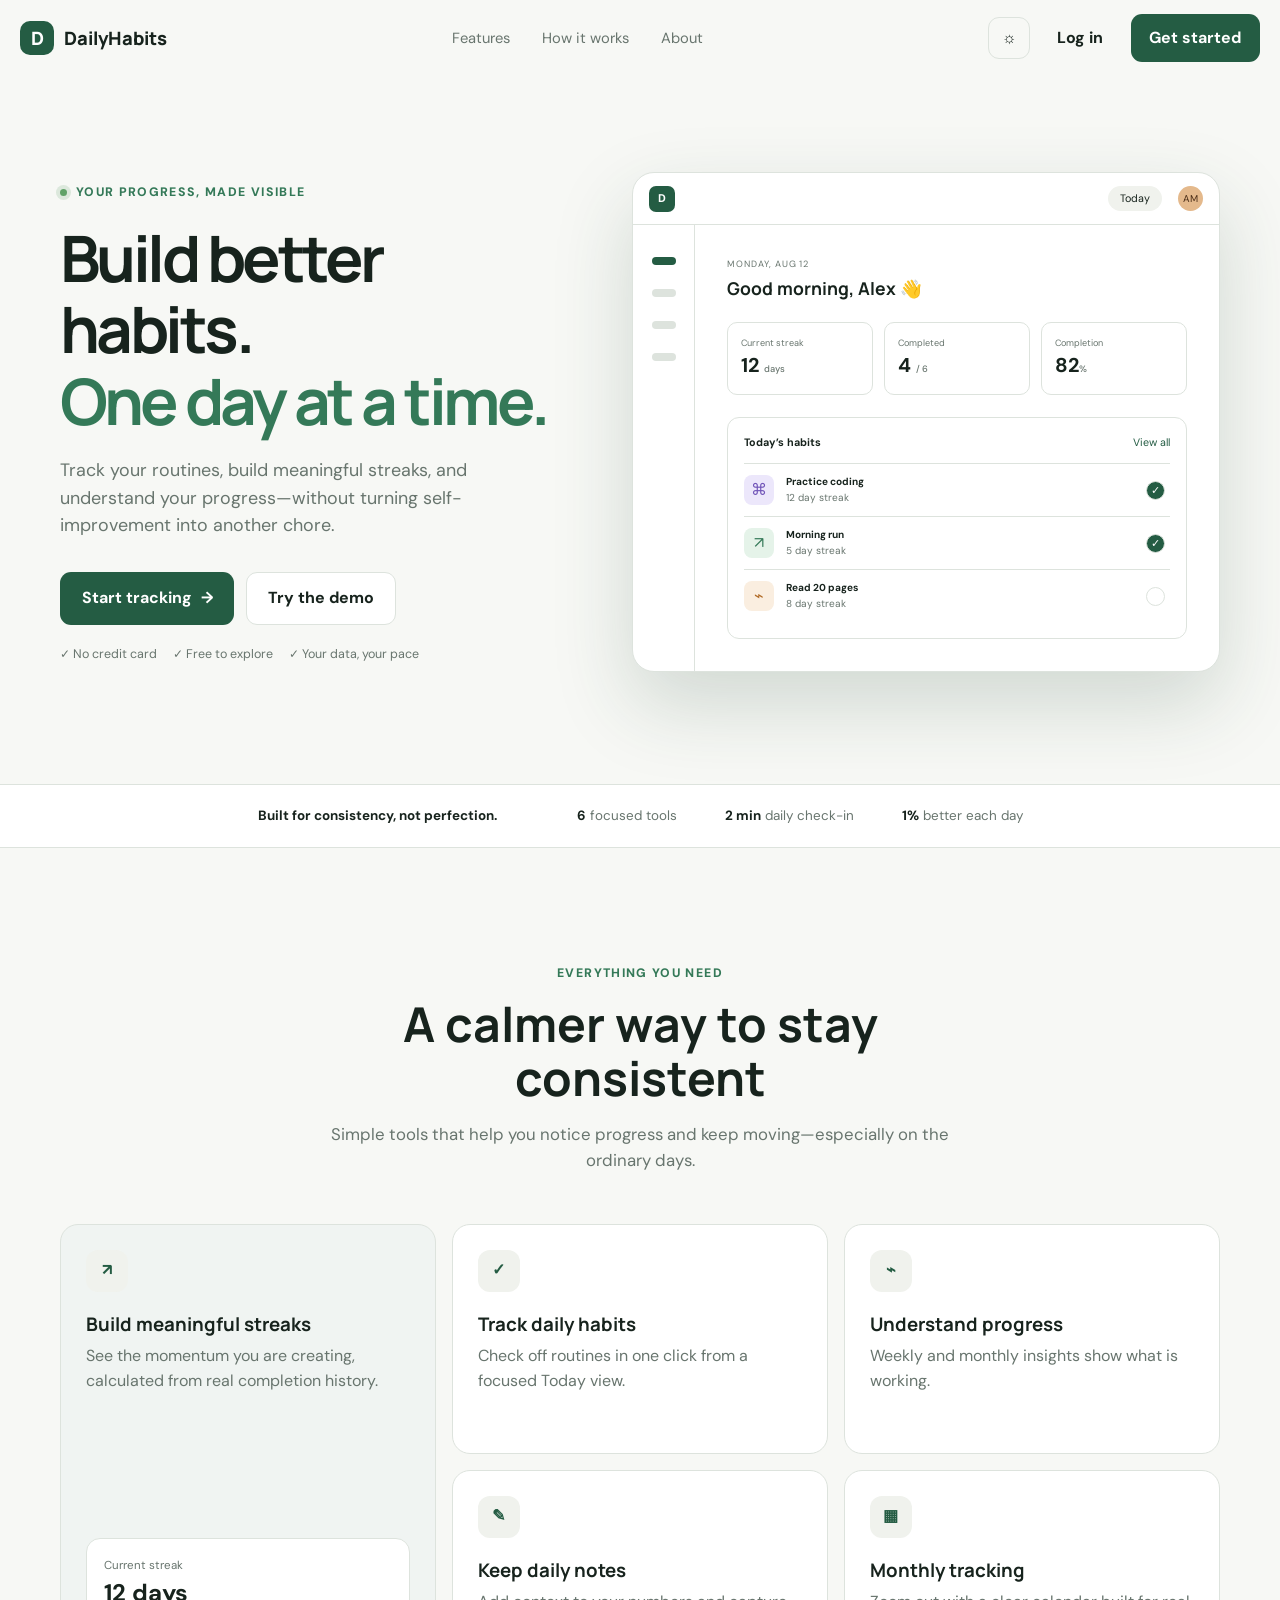
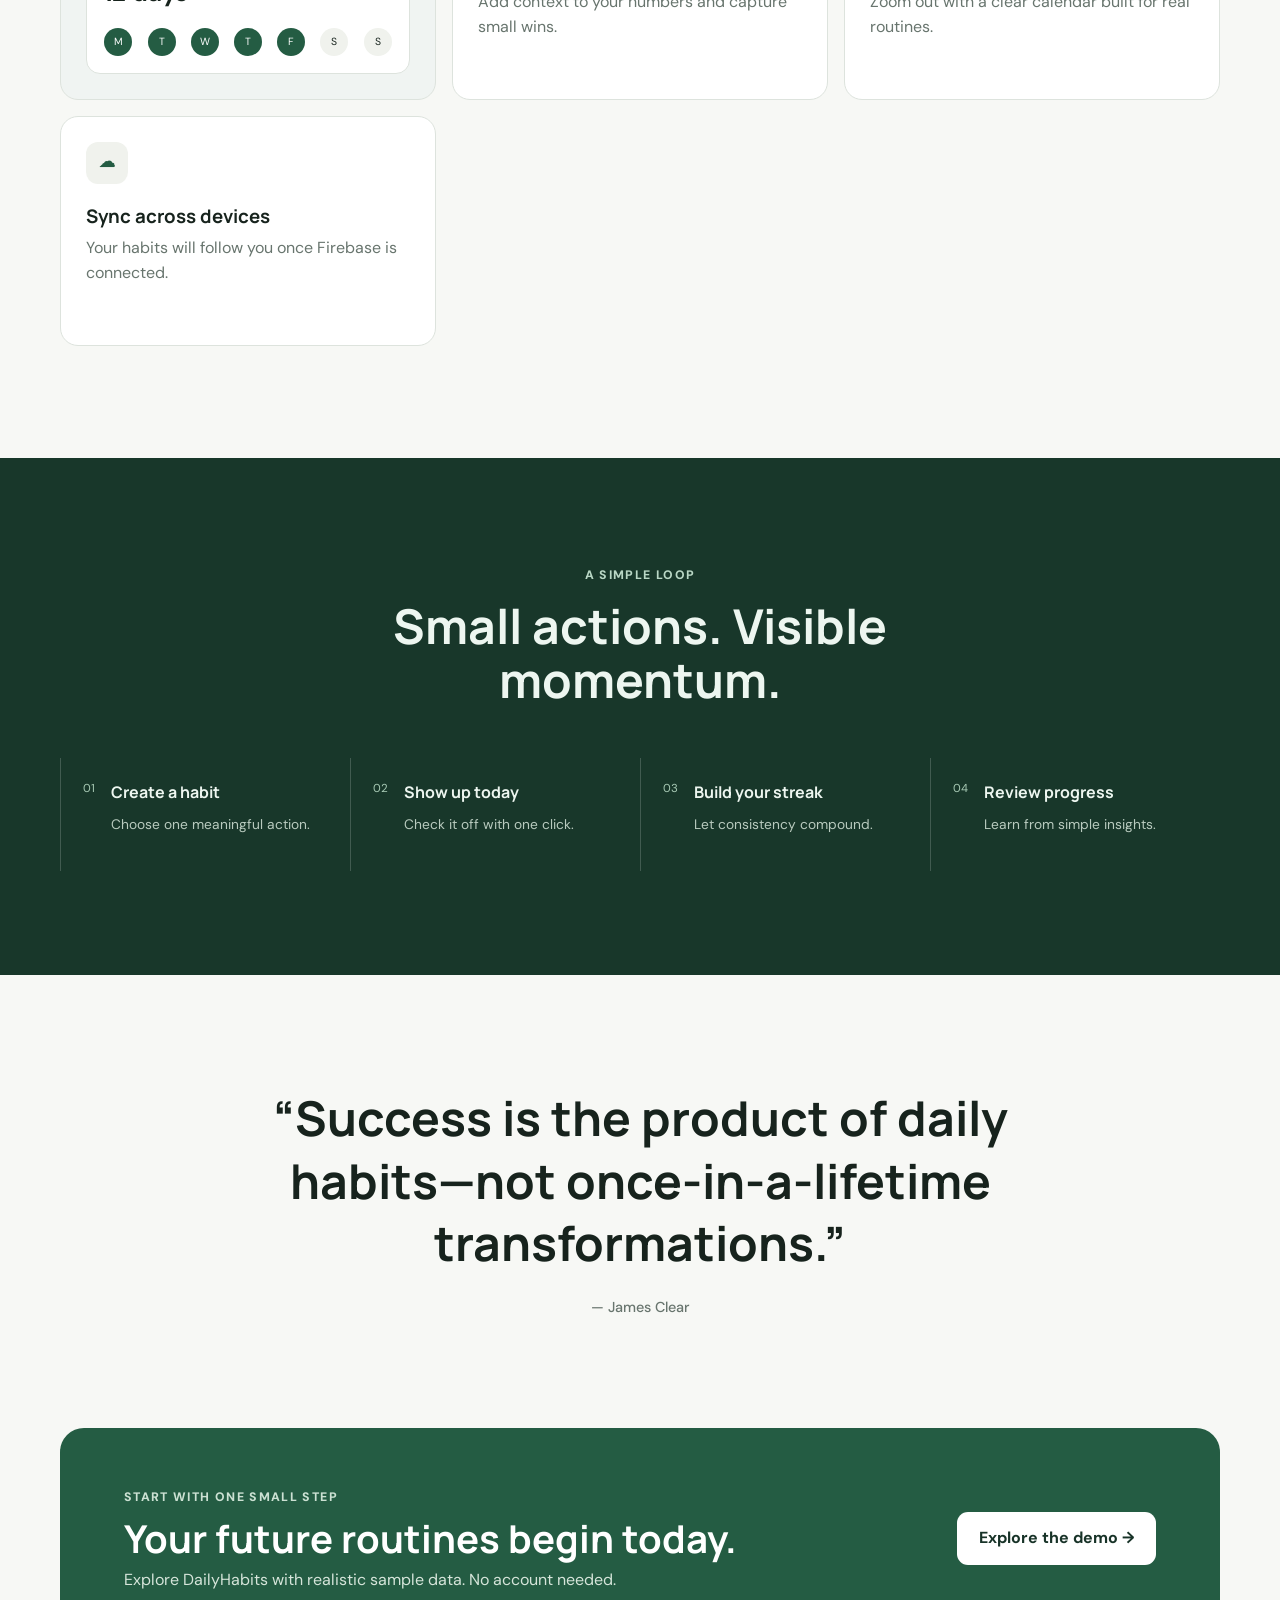
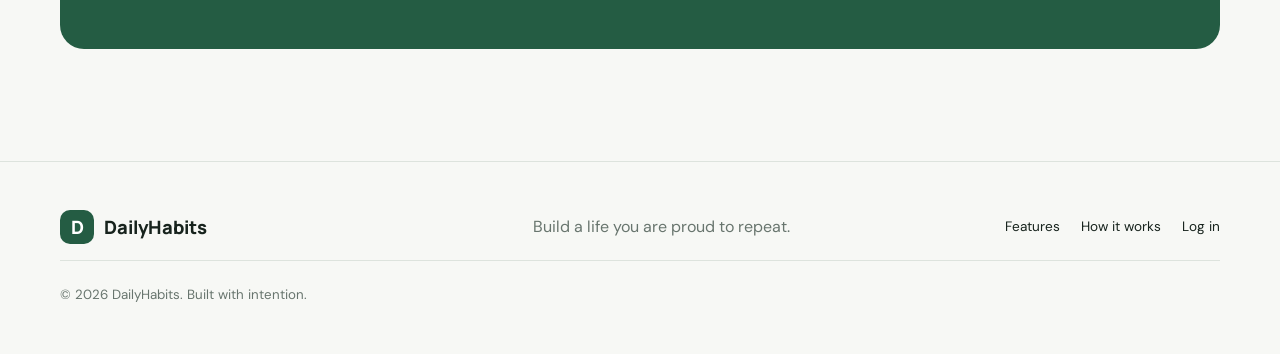
==== public/index.html @ ac96c3f5 "Update" ====
﻿<!doctype html>
<html lang="en">
<head>
  <meta charset="UTF-8"><meta name="viewport" content="width=device-width, initial-scale=1.0">
  <meta name="description" content="DailyHabits helps you build streaks, track routines, and understand your progress.">
  <title>DailyHabits — Small steps, lasting change</title>
  <link rel="preconnect" href="https://fonts.googleapis.com"><link rel="preconnect" href="https://fonts.gstatic.com" crossorigin>
  <link href="https://fonts.googleapis.com/css2?family=DM+Sans:wght@400;500;600;700&family=Manrope:wght@600;700;800&display=swap" rel="stylesheet">
  <link rel="stylesheet" href="css/global.css"><link rel="stylesheet" href="css/landing.css"><link rel="stylesheet" href="css/responsive.css">
</head>
<body>
<a class="skip-link" href="#main">Skip to content</a>
<header class="site-header" id="top">
  <a class="brand" href="index.html" aria-label="DailyHabits home"><span class="brand-mark">D</span><span>DailyHabits</span></a>
  <nav class="desktop-nav" aria-label="Main navigation"><a href="#features">Features</a><a href="#how">How it works</a><a href="#about">About</a></nav>
  <div class="header-actions"><button class="icon-button theme-toggle" type="button" aria-label="Change theme">☼</button><a class="button button-ghost hide-mobile" href="auth.html">Log in</a><a class="button button-primary" href="auth.html#signup">Get started</a></div>
</header>
<main id="main">
  <section class="hero section-shell">
    <div class="hero-copy reveal"><span class="eyebrow"><i class="status-dot"></i>Your progress, made visible</span><h1>Build better habits.<br><span>One day at a time.</span></h1><p>Track your routines, build meaningful streaks, and understand your progress—without turning self-improvement into another chore.</p><div class="hero-actions"><a class="button button-primary button-large" href="auth.html#signup">Start tracking <span>→</span></a><a class="button button-secondary button-large" href="dashboard.html?demo=true">Try the demo</a></div><div class="hero-proof"><span>✓ No credit card</span><span>✓ Free to explore</span><span>✓ Your data, your pace</span></div></div>
    <div class="dashboard-preview reveal" aria-label="Dashboard preview">
      <div class="preview-top"><span class="preview-logo">D</span><span class="preview-pill">Today</span><span class="preview-avatar">AM</span></div>
      <div class="preview-body"><aside class="preview-sidebar"><i></i><i></i><i></i><i></i></aside><div class="preview-content"><div class="preview-greeting"><small>MONDAY, AUG 12</small><strong>Good morning, Alex 👋</strong></div><div class="preview-stats"><div><small>Current streak</small><b>12 <em>days</em></b></div><div><small>Completed</small><b>4 <em>/ 6</em></b></div><div><small>Completion</small><b>82<em>%</em></b></div></div><div class="preview-panel"><div class="preview-panel-head"><b>Today’s habits</b><span>View all</span></div><div class="preview-habit"><span class="habit-icon purple">⌘</span><div><b>Practice coding</b><small>12 day streak</small></div><span class="preview-check checked">✓</span></div><div class="preview-habit"><span class="habit-icon green">↗</span><div><b>Morning run</b><small>5 day streak</small></div><span class="preview-check checked">✓</span></div><div class="preview-habit"><span class="habit-icon orange">⌁</span><div><b>Read 20 pages</b><small>8 day streak</small></div><span class="preview-check"></span></div></div></div></div>
    </div>
  </section>
  <section class="trust-strip"><p>Built for consistency, not perfection.</p><div><span><b>6</b> focused tools</span><span><b>2 min</b> daily check-in</span><span><b>1%</b> better each day</span></div></section>
  <section class="section-shell section-block" id="features"><div class="section-heading"><span class="eyebrow">Everything you need</span><h2>A calmer way to stay consistent</h2><p>Simple tools that help you notice progress and keep moving—especially on the ordinary days.</p></div><div class="feature-grid">
    <article class="feature-card featured"><span class="feature-icon">↗</span><h3>Build meaningful streaks</h3><p>See the momentum you are creating, calculated from real completion history.</p><div class="mini-streak"><span>Current streak</span><b>12 days</b><div class="mini-days"><i class="done">M</i><i class="done">T</i><i class="done">W</i><i class="done">T</i><i class="done">F</i><i>S</i><i>S</i></div></div></article>
    <article class="feature-card"><span class="feature-icon">✓</span><h3>Track daily habits</h3><p>Check off routines in one click from a focused Today view.</p></article><article class="feature-card"><span class="feature-icon">⌁</span><h3>Understand progress</h3><p>Weekly and monthly insights show what is working.</p></article><article class="feature-card"><span class="feature-icon">✎</span><h3>Keep daily notes</h3><p>Add context to your numbers and capture small wins.</p></article><article class="feature-card"><span class="feature-icon">▦</span><h3>Monthly tracking</h3><p>Zoom out with a clear calendar built for real routines.</p></article><article class="feature-card"><span class="feature-icon">☁</span><h3>Sync across devices</h3><p>Your habits will follow you once Firebase is connected.</p></article>
  </div></section>
  <section class="how-section" id="how"><div class="section-shell"><div class="section-heading light"><span class="eyebrow">A simple loop</span><h2>Small actions. Visible momentum.</h2></div><ol class="steps"><li><span>01</span><div><b>Create a habit</b><p>Choose one meaningful action.</p></div></li><li><span>02</span><div><b>Show up today</b><p>Check it off with one click.</p></div></li><li><span>03</span><div><b>Build your streak</b><p>Let consistency compound.</p></div></li><li><span>04</span><div><b>Review progress</b><p>Learn from simple insights.</p></div></li></ol></div></section>
  <section class="section-shell quote-section" id="about"><blockquote>“Success is the product of daily habits—not once-in-a-lifetime transformations.”<cite>— James Clear</cite></blockquote></section>
  <section class="section-shell final-cta"><div><span class="eyebrow">Start with one small step</span><h2>Your future routines begin today.</h2><p>Explore DailyHabits with realistic sample data. No account needed.</p></div><a class="button button-light button-large" href="dashboard.html?demo=true">Explore the demo →</a></section>
</main>
<footer class="footer"><div class="section-shell footer-inner"><a class="brand" href="#top"><span class="brand-mark">D</span><span>DailyHabits</span></a><p>Build a life you are proud to repeat.</p><div><a href="#features">Features</a><a href="#how">How it works</a><a href="auth.html">Log in</a></div><small>© 2026 DailyHabits. Built with intention.</small></div></footer>
<script type="module" src="js/landing.js"></script>
</body></html>
---- public/css/global.css ----
﻿:root{--bg:#f7f8f5;--surface:#fff;--surface-2:#f0f2ed;--ink:#17231d;--muted:#68756e;--line:#dde3dd;--primary:#245c43;--primary-2:#347958;--accent:#ddeb9d;--danger:#b83b3b;--warning:#b7791f;--shadow:0 18px 50px rgba(20,44,32,.1);--radius:18px;--font-body:"DM Sans",sans-serif;--font-head:"Manrope",sans-serif}html[data-theme=dark]{--bg:#101713;--surface:#17211b;--surface-2:#202d25;--ink:#f2f6f2;--muted:#a6b3aa;--line:#2d3c32;--primary:#78b895;--primary-2:#93caaa;--accent:#40572b;--shadow:0 18px 50px rgba(0,0,0,.25)}*{box-sizing:border-box}html{scroll-behavior:smooth}body{margin:0;background:var(--bg);color:var(--ink);font-family:var(--font-body);line-height:1.55}body.modal-open{overflow:hidden}button,input,textarea,select{font:inherit}button,a{transition:background .2s,color .2s,border-color .2s,transform .2s}a{color:inherit;text-decoration:none}img{max-width:100%}h1,h2,h3,p{margin-top:0}h1,h2,h3{font-family:var(--font-head);line-height:1.12}button:focus-visible,a:focus-visible,input:focus-visible,textarea:focus-visible,select:focus-visible{outline:3px solid color-mix(in srgb,var(--primary) 40%,transparent);outline-offset:2px}.skip-link{position:fixed;z-index:9999;left:1rem;top:-5rem;background:var(--ink);color:var(--surface);padding:.7rem 1rem;border-radius:8px}.skip-link:focus{top:1rem}.section-shell{width:min(1160px,calc(100% - 40px));margin-inline:auto}.brand{display:inline-flex;align-items:center;gap:.65rem;font-family:var(--font-head);font-weight:800;font-size:1.15rem}.brand-mark,.preview-logo{display:grid;place-items:center;width:34px;height:34px;border-radius:10px;background:var(--primary);color:var(--surface);font-weight:800}.button{display:inline-flex;align-items:center;justify-content:center;gap:.55rem;min-height:44px;padding:.65rem 1.1rem;border:1px solid transparent;border-radius:11px;font-weight:700;cursor:pointer}.button:hover{transform:translateY(-1px)}.button-primary{background:var(--primary);color:#fff}.button-primary:hover{background:var(--primary-2)}.button-secondary{background:var(--surface);border-color:var(--line);color:var(--ink)}.button-secondary:hover,.button-ghost:hover{background:var(--surface-2)}.button-ghost{background:transparent}.button-light{background:#fff;color:#183328}.button-large{min-height:51px;padding:.8rem 1.3rem}.icon-button{display:grid;place-items:center;width:42px;height:42px;background:transparent;color:var(--ink);border:1px solid var(--line);border-radius:11px;cursor:pointer}.eyebrow{display:inline-flex;align-items:center;gap:.55rem;color:var(--primary-2);font-size:.77rem;font-weight:800;letter-spacing:.11em;text-transform:uppercase}.status-dot{display:inline-block;width:7px;height:7px;background:#60a268;border-radius:50%;box-shadow:0 0 0 4px color-mix(in srgb,#60a268 18%,transparent)}.site-header{height:76px;display:flex;align-items:center;justify-content:space-between;width:min(1240px,calc(100% - 40px));margin:auto}.desktop-nav{display:flex;gap:2rem;color:var(--muted);font-size:.92rem}.desktop-nav a:hover{color:var(--ink)}.header-actions{display:flex;align-items:center;gap:.55rem}.section-heading{max-width:630px;text-align:center;margin:0 auto 3.2rem}.section-heading h2{font-size:clamp(2rem,4vw,3rem);margin:.75rem 0 1rem}.section-heading p{color:var(--muted);font-size:1.05rem}.toast-region{position:fixed;z-index:5000;right:1.25rem;bottom:1.25rem;display:grid;gap:.65rem}.toast{display:flex;align-items:flex-start;gap:.75rem;width:min(360px,calc(100vw - 32px));background:var(--surface);border:1px solid var(--line);border-left:4px solid var(--primary);border-radius:12px;padding:.9rem 1rem;box-shadow:var(--shadow);animation:toast-in .25s ease}.toast.error{border-left-color:var(--danger)}.toast.warning{border-left-color:var(--warning)}.toast p{margin:0;font-size:.9rem}.toast b{display:block}.toast.fade{opacity:0;transform:translateY(8px)}@keyframes toast-in{from{opacity:0;transform:translateY(10px)}}.modal-backdrop{position:fixed;inset:0;z-index:2000;display:grid;place-items:center;padding:20px;background:rgba(7,18,12,.56);backdrop-filter:blur(4px)}.modal-backdrop[hidden]{display:none}.dialog{width:min(560px,100%);max-height:90vh;overflow:auto;background:var(--surface);border:1px solid var(--line);border-radius:20px;box-shadow:var(--shadow);animation:dialog-in .2s ease}.dialog-header{display:flex;justify-content:space-between;align-items:start;padding:1.4rem 1.5rem;border-bottom:1px solid var(--line)}.dialog-header h2{margin:0;font-size:1.25rem}.dialog-body{padding:1.4rem 1.5rem}.dialog-actions{display:flex;justify-content:flex-end;gap:.65rem;padding:1rem 1.5rem;border-top:1px solid var(--line)}@keyframes dialog-in{from{opacity:0;transform:scale(.97) translateY(8px)}}.field{display:grid;gap:.4rem;margin-bottom:1rem}.field label{font-weight:700;font-size:.88rem}.field input,.field textarea,.field select{width:100%;background:var(--surface);color:var(--ink);border:1px solid var(--line);border-radius:10px;padding:.72rem .8rem}.field textarea{min-height:120px;resize:vertical}.form-grid{display:grid;grid-template-columns:1fr 1fr;gap:0 1rem}.field-error{min-height:1em;color:var(--danger);font-size:.78rem}.empty-state{text-align:center;padding:3rem 1rem;color:var(--muted)}.empty-state .empty-icon{font-size:2rem}.empty-state h3{color:var(--ink);margin:.75rem 0 .4rem}.sr-only{position:absolute;width:1px;height:1px;padding:0;margin:-1px;overflow:hidden;clip:rect(0,0,0,0);white-space:nowrap;border:0}
---- public/css/landing.css ----
﻿.hero{min-height:680px;display:grid;grid-template-columns:.92fr 1.08fr;align-items:center;gap:4.5rem;padding:6rem 0 7rem}.hero-copy h1{font-size:clamp(3rem,5vw,5rem);letter-spacing:-.055em;margin:1.1rem 0 1.25rem}.hero-copy h1 span{color:var(--primary-2)}.hero-copy>p{max-width:600px;color:var(--muted);font-size:1.12rem}.hero-actions{display:flex;gap:.75rem;margin:2rem 0 1.3rem}.hero-proof{display:flex;gap:1rem;color:var(--muted);font-size:.78rem}.dashboard-preview{background:var(--surface);border:1px solid var(--line);border-radius:22px;box-shadow:0 32px 80px rgba(35,72,52,.18);overflow:hidden;transform:perspective(1200px) rotateY(-2deg) rotateX(1deg)}.preview-top{height:52px;display:flex;align-items:center;padding:0 1rem;border-bottom:1px solid var(--line)}.preview-logo{width:26px;height:26px;font-size:.7rem;border-radius:7px}.preview-pill{margin-left:auto;background:var(--surface-2);border-radius:20px;padding:.25rem .75rem;font-size:.67rem}.preview-avatar{margin-left:1rem;background:#e4b98c;color:#4a2d17;border-radius:50%;padding:.32rem;font-size:.62rem}.preview-body{display:grid;grid-template-columns:62px 1fr;min-height:430px}.preview-sidebar{border-right:1px solid var(--line);padding-top:2rem}.preview-sidebar i{display:block;width:24px;height:8px;border-radius:4px;background:var(--line);margin:0 auto 1.5rem}.preview-sidebar i:first-child{background:var(--primary)}.preview-content{padding:2rem}.preview-greeting{display:grid;gap:.3rem}.preview-greeting small{font-size:.57rem;letter-spacing:.1em;color:var(--muted)}.preview-greeting strong{font:700 1.1rem var(--font-head)}.preview-stats{display:grid;grid-template-columns:repeat(3,1fr);gap:.7rem;margin:1.4rem 0}.preview-stats div{padding:.8rem;border:1px solid var(--line);border-radius:10px}.preview-stats small{display:block;font-size:.57rem;color:var(--muted)}.preview-stats b{font-size:1.25rem}.preview-stats em{font:500 .58rem var(--font-body);color:var(--muted)}.preview-panel{border:1px solid var(--line);border-radius:12px;padding:1rem}.preview-panel-head{display:flex;justify-content:space-between;font-size:.67rem;margin-bottom:.75rem}.preview-panel-head span{color:var(--primary)}.preview-habit{display:grid;grid-template-columns:32px 1fr 24px;align-items:center;gap:.6rem;padding:.65rem 0;border-top:1px solid var(--line)}.preview-habit b,.preview-habit small{display:block;font-size:.63rem}.preview-habit small{color:var(--muted)}.habit-icon{display:grid;place-items:center;width:30px;height:30px;border-radius:8px}.habit-icon.purple{background:#ece7fb;color:#7054b8}.habit-icon.green{background:#e5f3e9;color:#347958}.habit-icon.orange{background:#faeee0;color:#b16b27}.preview-check{width:19px;height:19px;border:1px solid var(--line);border-radius:50%;text-align:center;font-size:.7rem}.preview-check.checked{background:var(--primary);color:#fff}.trust-strip{display:flex;justify-content:center;gap:5rem;align-items:center;padding:1.3rem 2rem;background:var(--surface);border-block:1px solid var(--line);color:var(--muted);font-size:.84rem}.trust-strip p{margin:0;font-weight:700;color:var(--ink)}.trust-strip div{display:flex;gap:3rem}.trust-strip b{color:var(--ink)}.section-block{padding-block:7rem}.feature-grid{display:grid;grid-template-columns:repeat(3,1fr);gap:1rem}.feature-card{min-height:230px;padding:1.55rem;background:var(--surface);border:1px solid var(--line);border-radius:var(--radius)}.feature-card:hover{transform:translateY(-3px);box-shadow:0 12px 35px rgba(20,44,32,.07)}.feature-card.featured{grid-row:span 2;min-height:475px;background:color-mix(in srgb,var(--primary) 7%,var(--surface));display:flex;flex-direction:column}.feature-icon{display:grid;place-items:center;width:42px;height:42px;border-radius:12px;background:var(--surface-2);color:var(--primary);font-weight:800}.feature-card h3{margin:1.4rem 0 .55rem}.feature-card p{color:var(--muted)}.mini-streak{margin-top:auto;background:var(--surface);border:1px solid var(--line);border-radius:14px;padding:1.1rem}.mini-streak>span,.mini-streak>b{display:block}.mini-streak>span{color:var(--muted);font-size:.72rem}.mini-streak>b{font-size:1.5rem}.mini-days{display:flex;justify-content:space-between;margin-top:1rem}.mini-days i{display:grid;place-items:center;width:28px;height:28px;border-radius:50%;font-style:normal;font-size:.65rem;background:var(--surface-2)}.mini-days .done{background:var(--primary);color:#fff}.how-section{background:#18372a;color:#edf6f0;padding:6.5rem 0}.section-heading.light .eyebrow{color:#b9d7c5}.steps{list-style:none;padding:0;margin:0;display:grid;grid-template-columns:repeat(4,1fr)}.steps li{display:flex;gap:1rem;padding:1.4rem;border-left:1px solid rgba(255,255,255,.18)}.steps li>span{color:#a9cbb6;font-size:.72rem}.steps b{font-family:var(--font-head)}.steps p{font-size:.86rem;color:#b9cbbf;margin-top:.5rem}.quote-section{padding:7rem 0;text-align:center}.quote-section blockquote{max-width:850px;margin:auto;font:700 clamp(1.7rem,4vw,3rem)/1.3 var(--font-head)}.quote-section cite{display:block;color:var(--muted);font:500 .9rem var(--font-body);margin-top:1.5rem}.final-cta{display:flex;align-items:center;justify-content:space-between;gap:3rem;background:var(--primary);color:#fff;border-radius:24px;padding:3.5rem 4rem;margin-bottom:7rem}.final-cta .eyebrow{color:#cce1d3}.final-cta h2{font-size:2.4rem;margin:.5rem 0}.final-cta p{margin:0;color:#d6e5da}.footer{border-top:1px solid var(--line);padding:3rem 0}.footer-inner{display:grid;grid-template-columns:1fr 1fr auto;align-items:center;gap:1rem}.footer-inner p{margin:0;color:var(--muted)}.footer-inner>div{display:flex;gap:1.3rem;font-size:.85rem}.footer-inner small{grid-column:1/-1;color:var(--muted);padding-top:1.5rem;border-top:1px solid var(--line)}
---- public/css/responsive.css ----
﻿.reveal{opacity:0;transform:translateY(18px);transition:opacity .6s,transform .6s}.reveal.visible{opacity:1;transform:none}
@media(max-width:1050px){.hero{grid-template-columns:1fr;gap:3rem;padding-top:4rem}.hero-copy{text-align:center}.hero-copy>p{margin-inline:auto}.hero-actions,.hero-proof{justify-content:center}.dashboard-preview{width:min(720px,100%);margin:auto}.feature-grid{grid-template-columns:repeat(2,1fr)}.feature-card.featured{grid-row:span 1;min-height:260px}.mini-streak{margin-top:1rem}.steps{grid-template-columns:repeat(2,1fr)}.stats-grid,.analytics-summary{grid-template-columns:repeat(2,1fr)}.today-grid,.analytics-grid{grid-template-columns:1fr}.habit-card-grid,.notes-list{grid-template-columns:repeat(2,1fr)}}
@media(max-width:760px){.section-shell{width:min(100% - 28px,1160px)}.site-header{width:calc(100% - 28px)}.desktop-nav{display:none}.hide-mobile{display:none}.hero{min-height:auto;padding:4rem 0}.hero-copy h1{font-size:2.8rem}.hero-proof{flex-wrap:wrap}.dashboard-preview{transform:none}.preview-content{padding:1.2rem}.trust-strip{display:grid;gap:.6rem;text-align:center}.trust-strip div{gap:1rem;justify-content:center;flex-wrap:wrap}.section-block{padding-block:5rem}.feature-grid{grid-template-columns:1fr}.how-section{padding:5rem 0}.steps{grid-template-columns:1fr}.final-cta{display:block;padding:2.5rem 1.5rem;text-align:center;margin-bottom:5rem}.final-cta .button{margin-top:1.5rem}.footer-inner{grid-template-columns:1fr;text-align:center}.footer-inner .brand,.footer-inner>div{justify-content:center}.footer-inner small{grid-column:auto}.auth-layout{grid-template-columns:1fr}.auth-story{display:none}.auth-panel{min-height:100vh}.mobile-auth-brand{display:inline-flex}.app-header .brand{width:auto}.demo-badge{margin-left:1rem}.mobile-menu{display:grid;margin-right:.6rem}.app-shell{display:block}.sidebar{z-index:90;transform:translateX(-105%);transition:transform .25s;box-shadow:var(--shadow)}.sidebar.open{transform:translateX(0)}.main-content{padding:1.5rem 1rem 6rem}.mobile-bottom-nav{position:fixed;z-index:80;bottom:0;left:0;right:0;display:grid;grid-template-columns:repeat(4,1fr);background:var(--surface);border-top:1px solid var(--line);padding:.4rem max(.4rem,env(safe-area-inset-bottom))}.mobile-bottom-nav button{display:grid;justify-items:center;gap:.15rem;border:0;background:transparent;color:var(--muted);font-size:.62rem;padding:.35rem}.mobile-bottom-nav button span{font-size:1rem}.mobile-bottom-nav button.active{color:var(--primary);font-weight:800}.page-heading{align-items:start}.stats-grid{grid-template-columns:repeat(2,1fr)}.habit-card-grid,.notes-list{grid-template-columns:1fr}.settings-section{grid-template-columns:1fr;gap:1rem}.calendar-panel{padding:.8rem}.calendar-toolbar{flex-wrap:wrap}.calendar-toolbar .button{margin-left:0}.cal-cell.name{min-width:135px}.habit-calendar{grid-template-columns:135px repeat(var(--calendar-days),32px)!important}.form-grid{grid-template-columns:1fr}.dialog-header,.dialog-body{padding:1.1rem}.dialog-actions{padding:1rem}}
@media(max-width:480px){.header-actions .button{padding:.55rem .75rem}.theme-toggle{display:none}.hero-copy{text-align:left}.hero-actions{display:grid}.hero-proof{justify-content:start}.preview-sidebar{display:none}.preview-body{grid-template-columns:1fr}.preview-stats{gap:.35rem}.preview-content{padding:1rem}.preview-stats div{padding:.55rem}.feature-card{min-height:0}.steps li{padding:1.1rem .5rem}.stats-grid{grid-template-columns:1fr}.page-heading{display:grid;gap:1rem}.page-heading .button{justify-self:start}.stat-card{padding:.9rem}.demo-badge{font-size:0;width:10px;height:10px;padding:0;background:#62a66d}.app-header-actions{gap:.35rem}.app-header-actions .icon-button{display:none}.habit-list{padding-inline:1rem}.panel-header{padding-inline:1rem}.weekly-chart{padding-inline:.8rem}.analytics-summary{grid-template-columns:1fr 1fr}.auth-panel{padding:2rem 1rem}.auth-heading h2{font-size:1.7rem}.toast-region{right:.8rem;bottom:5rem}}
@media(prefers-reduced-motion:reduce){*,*:before,*:after{scroll-behavior:auto!important;animation-duration:.01ms!important;transition-duration:.01ms!important}.reveal{opacity:1;transform:none}}
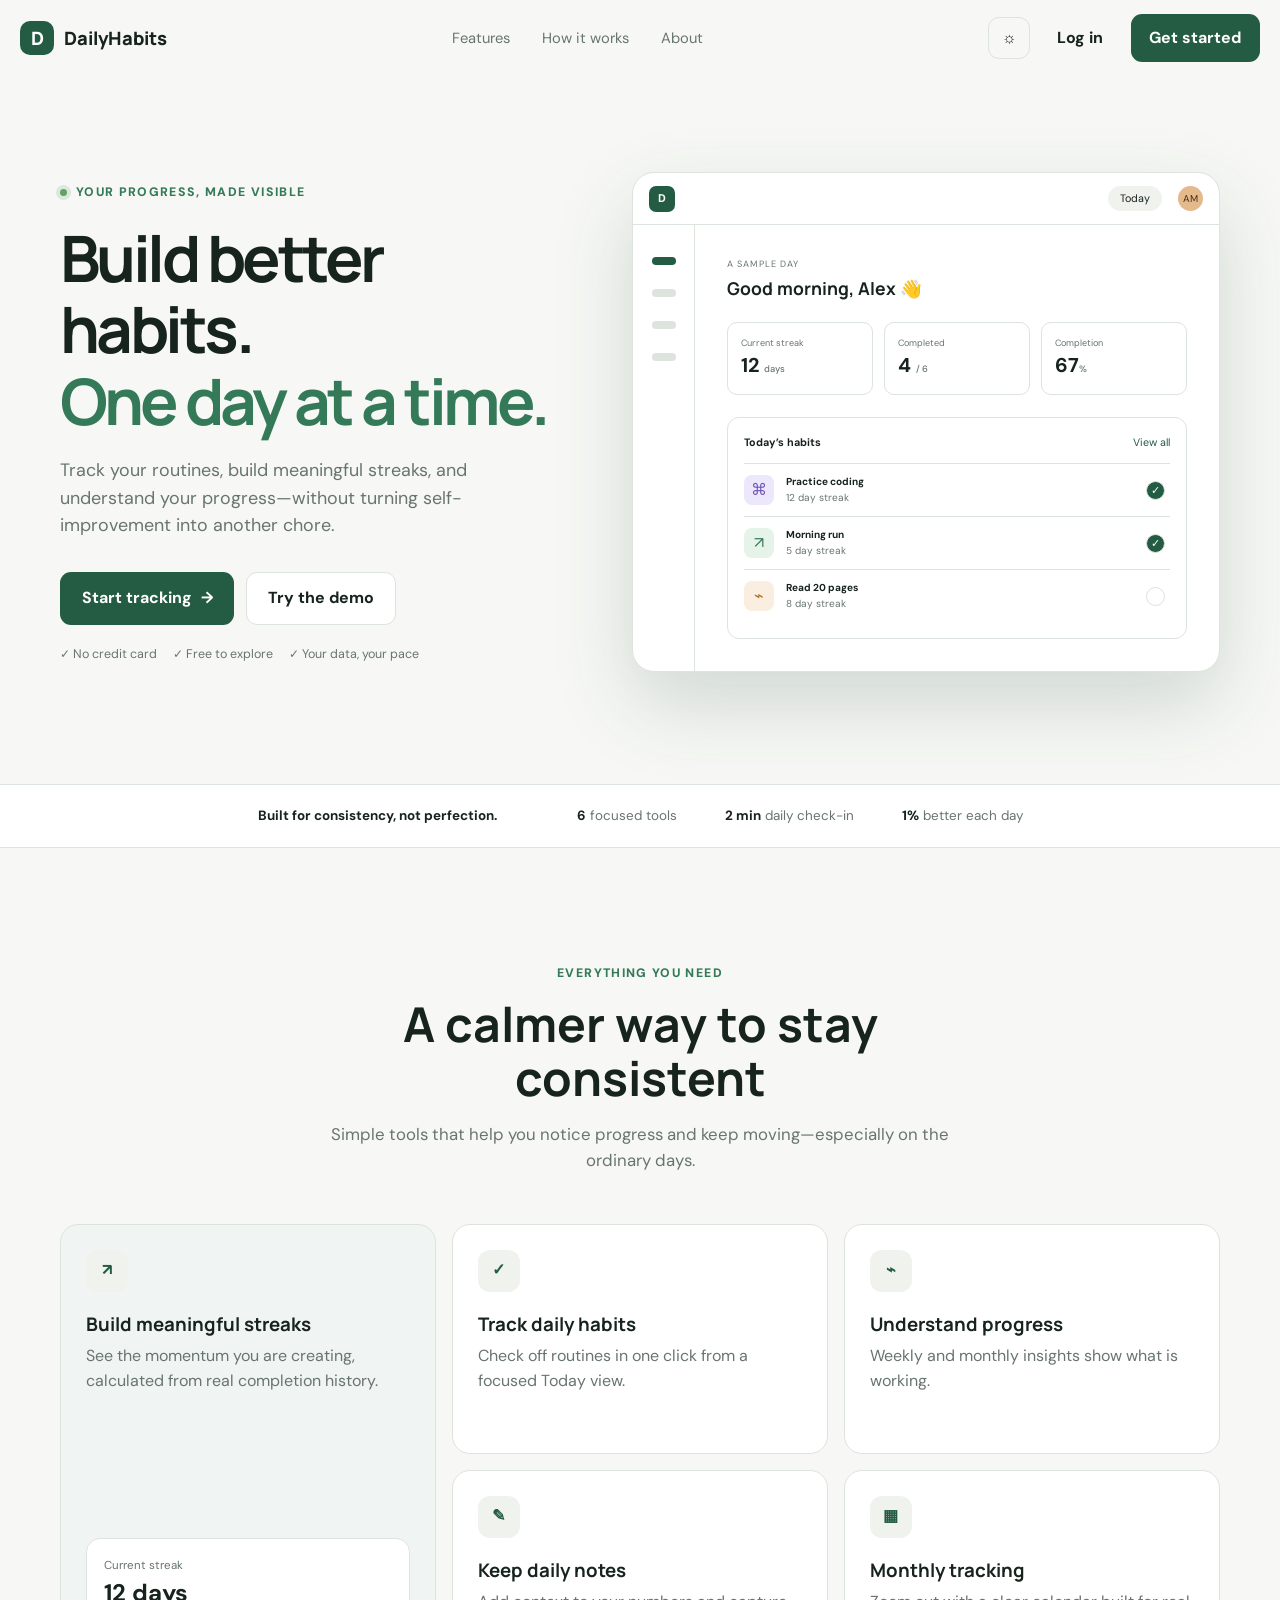
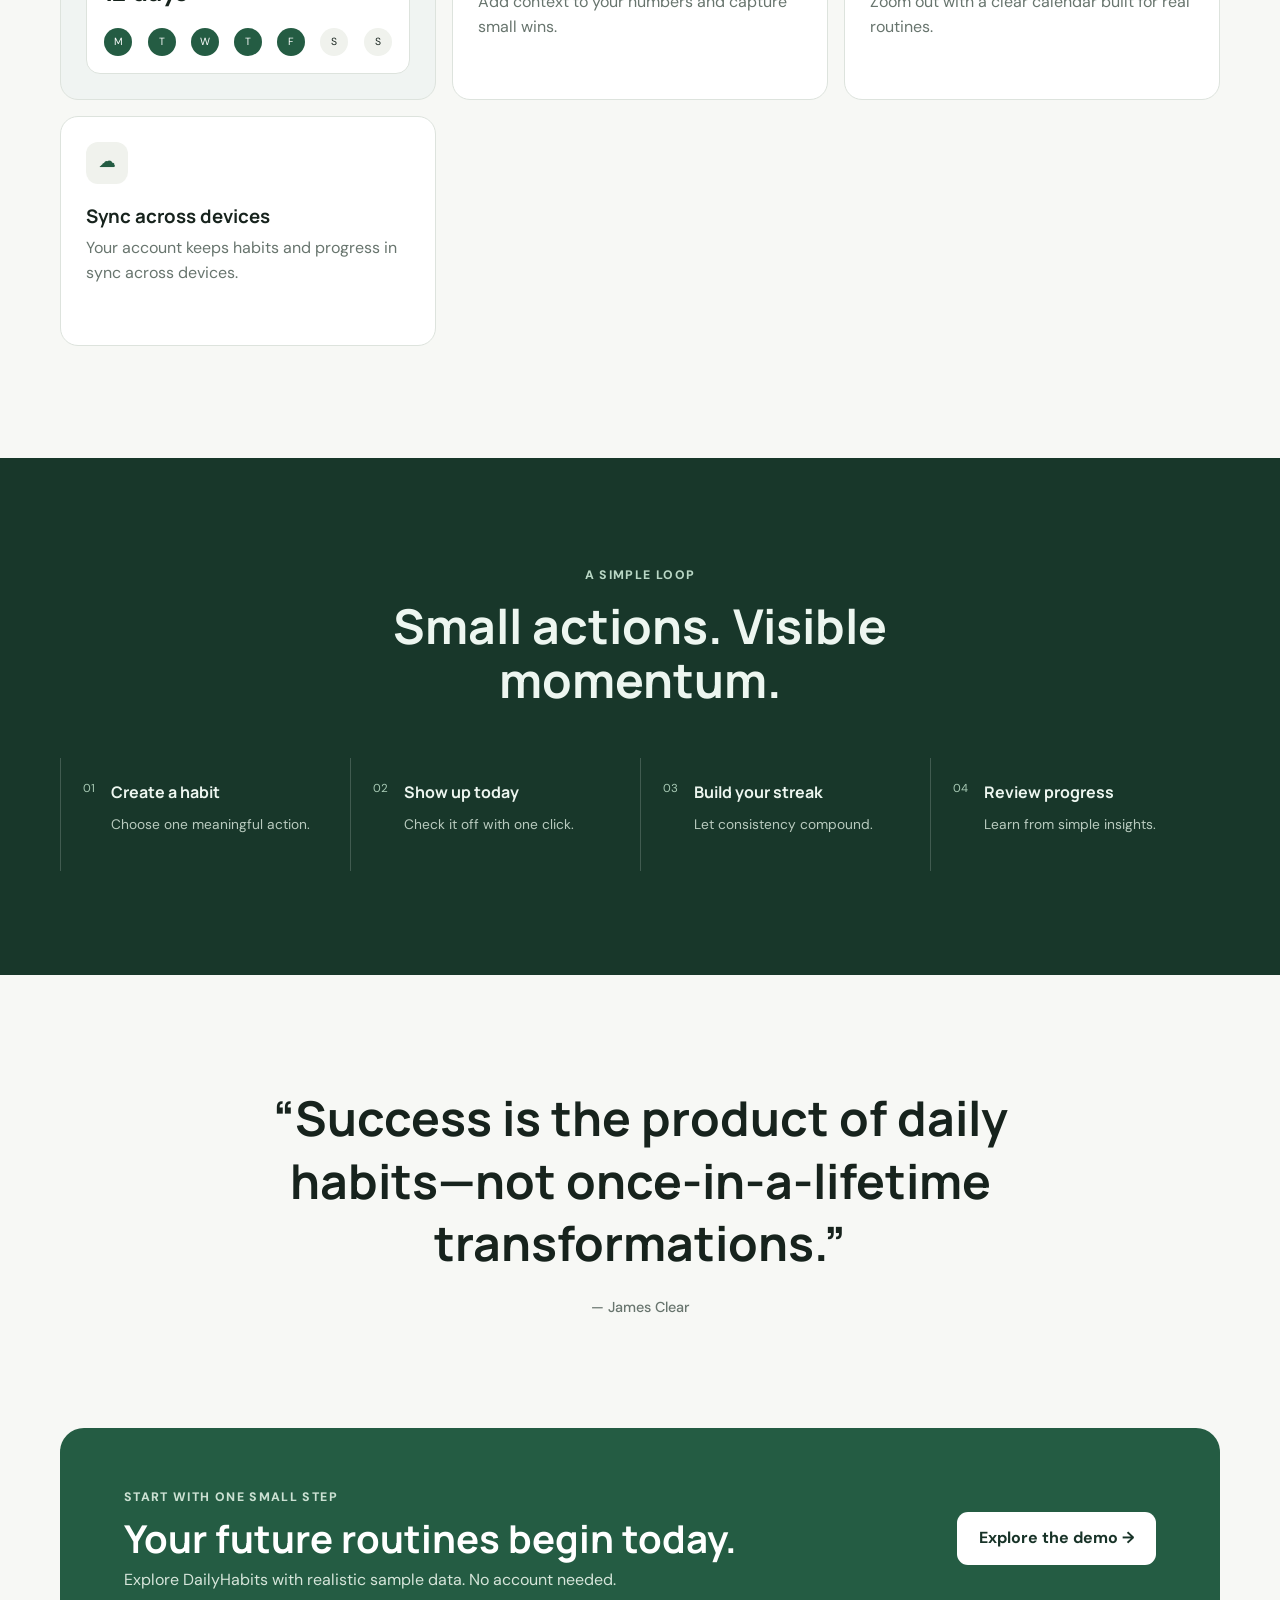
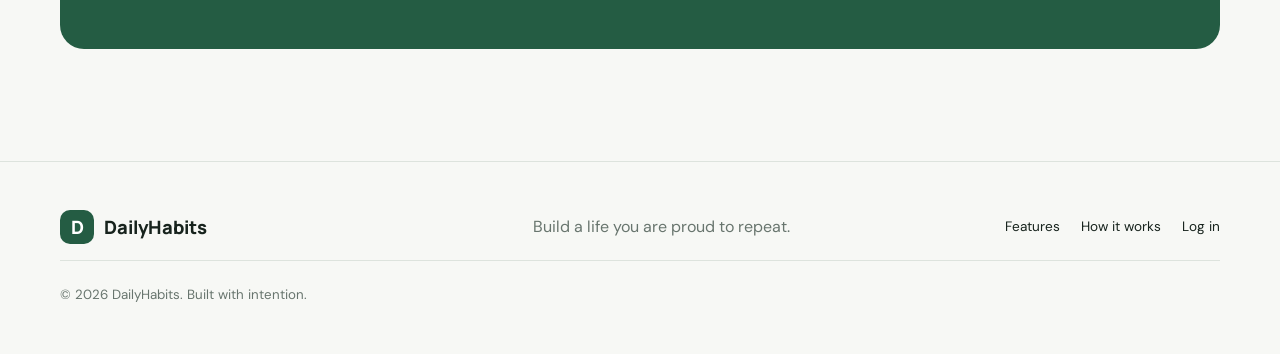
==== commit dd7d773a: "Update" ====
--- a/public/index.html
+++ b/public/index.html
@@ -1,37 +1,262 @@
 ﻿<!doctype html>
 <html lang="en">
-<head>
-  <meta charset="UTF-8"><meta name="viewport" content="width=device-width, initial-scale=1.0">
-  <meta name="description" content="DailyHabits helps you build streaks, track routines, and understand your progress.">
-  <title>DailyHabits — Small steps, lasting change</title>
-  <link rel="preconnect" href="https://fonts.googleapis.com"><link rel="preconnect" href="https://fonts.gstatic.com" crossorigin>
-  <link href="https://fonts.googleapis.com/css2?family=DM+Sans:wght@400;500;600;700&family=Manrope:wght@600;700;800&display=swap" rel="stylesheet">
-  <link rel="stylesheet" href="css/global.css"><link rel="stylesheet" href="css/landing.css"><link rel="stylesheet" href="css/responsive.css">
-</head>
-<body>
-<a class="skip-link" href="#main">Skip to content</a>
-<header class="site-header" id="top">
-  <a class="brand" href="index.html" aria-label="DailyHabits home"><span class="brand-mark">D</span><span>DailyHabits</span></a>
-  <nav class="desktop-nav" aria-label="Main navigation"><a href="#features">Features</a><a href="#how">How it works</a><a href="#about">About</a></nav>
-  <div class="header-actions"><button class="icon-button theme-toggle" type="button" aria-label="Change theme">☼</button><a class="button button-ghost hide-mobile" href="auth.html">Log in</a><a class="button button-primary" href="auth.html#signup">Get started</a></div>
-</header>
-<main id="main">
-  <section class="hero section-shell">
-    <div class="hero-copy reveal"><span class="eyebrow"><i class="status-dot"></i>Your progress, made visible</span><h1>Build better habits.<br><span>One day at a time.</span></h1><p>Track your routines, build meaningful streaks, and understand your progress—without turning self-improvement into another chore.</p><div class="hero-actions"><a class="button button-primary button-large" href="auth.html#signup">Start tracking <span>→</span></a><a class="button button-secondary button-large" href="dashboard.html?demo=true">Try the demo</a></div><div class="hero-proof"><span>✓ No credit card</span><span>✓ Free to explore</span><span>✓ Your data, your pace</span></div></div>
-    <div class="dashboard-preview reveal" aria-label="Dashboard preview">
-      <div class="preview-top"><span class="preview-logo">D</span><span class="preview-pill">Today</span><span class="preview-avatar">AM</span></div>
-      <div class="preview-body"><aside class="preview-sidebar"><i></i><i></i><i></i><i></i></aside><div class="preview-content"><div class="preview-greeting"><small>MONDAY, AUG 12</small><strong>Good morning, Alex 👋</strong></div><div class="preview-stats"><div><small>Current streak</small><b>12 <em>days</em></b></div><div><small>Completed</small><b>4 <em>/ 6</em></b></div><div><small>Completion</small><b>82<em>%</em></b></div></div><div class="preview-panel"><div class="preview-panel-head"><b>Today’s habits</b><span>View all</span></div><div class="preview-habit"><span class="habit-icon purple">⌘</span><div><b>Practice coding</b><small>12 day streak</small></div><span class="preview-check checked">✓</span></div><div class="preview-habit"><span class="habit-icon green">↗</span><div><b>Morning run</b><small>5 day streak</small></div><span class="preview-check checked">✓</span></div><div class="preview-habit"><span class="habit-icon orange">⌁</span><div><b>Read 20 pages</b><small>8 day streak</small></div><span class="preview-check"></span></div></div></div></div>
-    </div>
-  </section>
-  <section class="trust-strip"><p>Built for consistency, not perfection.</p><div><span><b>6</b> focused tools</span><span><b>2 min</b> daily check-in</span><span><b>1%</b> better each day</span></div></section>
-  <section class="section-shell section-block" id="features"><div class="section-heading"><span class="eyebrow">Everything you need</span><h2>A calmer way to stay consistent</h2><p>Simple tools that help you notice progress and keep moving—especially on the ordinary days.</p></div><div class="feature-grid">
-    <article class="feature-card featured"><span class="feature-icon">↗</span><h3>Build meaningful streaks</h3><p>See the momentum you are creating, calculated from real completion history.</p><div class="mini-streak"><span>Current streak</span><b>12 days</b><div class="mini-days"><i class="done">M</i><i class="done">T</i><i class="done">W</i><i class="done">T</i><i class="done">F</i><i>S</i><i>S</i></div></div></article>
-    <article class="feature-card"><span class="feature-icon">✓</span><h3>Track daily habits</h3><p>Check off routines in one click from a focused Today view.</p></article><article class="feature-card"><span class="feature-icon">⌁</span><h3>Understand progress</h3><p>Weekly and monthly insights show what is working.</p></article><article class="feature-card"><span class="feature-icon">✎</span><h3>Keep daily notes</h3><p>Add context to your numbers and capture small wins.</p></article><article class="feature-card"><span class="feature-icon">▦</span><h3>Monthly tracking</h3><p>Zoom out with a clear calendar built for real routines.</p></article><article class="feature-card"><span class="feature-icon">☁</span><h3>Sync across devices</h3><p>Your habits will follow you once Firebase is connected.</p></article>
-  </div></section>
-  <section class="how-section" id="how"><div class="section-shell"><div class="section-heading light"><span class="eyebrow">A simple loop</span><h2>Small actions. Visible momentum.</h2></div><ol class="steps"><li><span>01</span><div><b>Create a habit</b><p>Choose one meaningful action.</p></div></li><li><span>02</span><div><b>Show up today</b><p>Check it off with one click.</p></div></li><li><span>03</span><div><b>Build your streak</b><p>Let consistency compound.</p></div></li><li><span>04</span><div><b>Review progress</b><p>Learn from simple insights.</p></div></li></ol></div></section>
-  <section class="section-shell quote-section" id="about"><blockquote>“Success is the product of daily habits—not once-in-a-lifetime transformations.”<cite>— James Clear</cite></blockquote></section>
-  <section class="section-shell final-cta"><div><span class="eyebrow">Start with one small step</span><h2>Your future routines begin today.</h2><p>Explore DailyHabits with realistic sample data. No account needed.</p></div><a class="button button-light button-large" href="dashboard.html?demo=true">Explore the demo →</a></section>
-</main>
-<footer class="footer"><div class="section-shell footer-inner"><a class="brand" href="#top"><span class="brand-mark">D</span><span>DailyHabits</span></a><p>Build a life you are proud to repeat.</p><div><a href="#features">Features</a><a href="#how">How it works</a><a href="auth.html">Log in</a></div><small>© 2026 DailyHabits. Built with intention.</small></div></footer>
-<script type="module" src="js/landing.js"></script>
-</body></html>
+  <head>
+    <meta charset="UTF-8" />
+    <meta name="viewport" content="width=device-width, initial-scale=1.0" />
+    <meta
+      name="description"
+      content="DailyHabits helps you build streaks, track routines, and understand your progress."
+    />
+    <title>DailyHabits — Small steps, lasting change</title>
+    <link rel="preconnect" href="https://fonts.googleapis.com" />
+    <link rel="preconnect" href="https://fonts.gstatic.com" crossorigin />
+    <link
+      href="https://fonts.googleapis.com/css2?family=DM+Sans:wght@400;500;600;700&family=Manrope:wght@600;700;800&display=swap"
+      rel="stylesheet"
+    />
+    <link rel="stylesheet" href="css/global.css" />
+    <link rel="stylesheet" href="css/landing.css" />
+    <link rel="stylesheet" href="css/responsive.css" />
+  </head>
+  <body>
+    <a class="skip-link" href="#main">Skip to content</a>
+    <header class="site-header" id="top">
+      <a class="brand" href="index.html" aria-label="DailyHabits home"
+        ><span class="brand-mark">D</span><span>DailyHabits</span></a
+      >
+      <button
+        class="icon-button mobile-nav-toggle"
+        type="button"
+        aria-label="Open navigation"
+        aria-expanded="false"
+        aria-controls="site-navigation"
+      >
+        <span aria-hidden="true">☰</span>
+      </button>
+      <nav class="desktop-nav" id="site-navigation" aria-label="Main navigation">
+        <a href="#features">Features</a><a href="#how">How it works</a
+        ><a href="#about">About</a>
+      </nav>
+      <div class="header-actions">
+        <button
+          class="icon-button theme-toggle"
+          type="button"
+          aria-label="Change theme"
+        >
+          ☼</button
+        ><a class="button button-ghost hide-mobile" href="auth.html">Log in</a
+        ><a class="button button-primary" href="auth.html#signup"
+          >Get started</a
+        >
+      </div>
+    </header>
+    <main id="main">
+      <section class="hero section-shell">
+        <div class="hero-copy reveal">
+          <span class="eyebrow"
+            ><i class="status-dot"></i>Your progress, made visible</span
+          >
+          <h1>Build better habits.<br /><span>One day at a time.</span></h1>
+          <p>
+            Track your routines, build meaningful streaks, and understand your
+            progress—without turning self-improvement into another chore.
+          </p>
+          <div class="hero-actions">
+            <a
+              class="button button-primary button-large"
+              href="auth.html#signup"
+              >Start tracking <span>→</span></a
+            ><a
+              class="button button-secondary button-large"
+              href="dashboard.html?demo=true"
+              >Try the demo</a
+            >
+          </div>
+          <div class="hero-proof">
+            <span>✓ No credit card</span><span>✓ Free to explore</span
+            ><span>✓ Your data, your pace</span>
+          </div>
+        </div>
+        <div class="dashboard-preview reveal" aria-label="Dashboard preview">
+          <div class="preview-top">
+            <span class="preview-logo">D</span
+            ><span class="preview-pill">Today</span
+            ><span class="preview-avatar">AM</span>
+          </div>
+          <div class="preview-body">
+            <aside class="preview-sidebar"><i></i><i></i><i></i><i></i></aside>
+            <div class="preview-content">
+              <div class="preview-greeting">
+                <small>A SAMPLE DAY</small
+                ><strong>Good morning, Alex 👋</strong>
+              </div>
+              <div class="preview-stats">
+                <div>
+                  <small>Current streak</small><b>12 <em>days</em></b>
+                </div>
+                <div>
+                  <small>Completed</small><b>4 <em>/ 6</em></b>
+                </div>
+                <div>
+                  <small>Completion</small><b>67<em>%</em></b>
+                </div>
+              </div>
+              <div class="preview-panel">
+                <div class="preview-panel-head">
+                  <b>Today’s habits</b><span>View all</span>
+                </div>
+                <div class="preview-habit">
+                  <span class="habit-icon purple">⌘</span>
+                  <div><b>Practice coding</b><small>12 day streak</small></div>
+                  <span class="preview-check checked">✓</span>
+                </div>
+                <div class="preview-habit">
+                  <span class="habit-icon green">↗</span>
+                  <div><b>Morning run</b><small>5 day streak</small></div>
+                  <span class="preview-check checked">✓</span>
+                </div>
+                <div class="preview-habit">
+                  <span class="habit-icon orange">⌁</span>
+                  <div><b>Read 20 pages</b><small>8 day streak</small></div>
+                  <span class="preview-check"></span>
+                </div>
+              </div>
+            </div>
+          </div>
+        </div>
+      </section>
+      <section class="trust-strip">
+        <p>Built for consistency, not perfection.</p>
+        <div>
+          <span><b>6</b> focused tools</span
+          ><span><b>2 min</b> daily check-in</span
+          ><span><b>1%</b> better each day</span>
+        </div>
+      </section>
+      <section class="section-shell section-block" id="features">
+        <div class="section-heading">
+          <span class="eyebrow">Everything you need</span>
+          <h2>A calmer way to stay consistent</h2>
+          <p>
+            Simple tools that help you notice progress and keep
+            moving—especially on the ordinary days.
+          </p>
+        </div>
+        <div class="feature-grid">
+          <article class="feature-card featured">
+            <span class="feature-icon">↗</span>
+            <h3>Build meaningful streaks</h3>
+            <p>
+              See the momentum you are creating, calculated from real completion
+              history.
+            </p>
+            <div class="mini-streak">
+              <span>Current streak</span><b>12 days</b>
+              <div class="mini-days">
+                <i class="done">M</i><i class="done">T</i><i class="done">W</i
+                ><i class="done">T</i><i class="done">F</i><i>S</i><i>S</i>
+              </div>
+            </div>
+          </article>
+          <article class="feature-card">
+            <span class="feature-icon">✓</span>
+            <h3>Track daily habits</h3>
+            <p>Check off routines in one click from a focused Today view.</p>
+          </article>
+          <article class="feature-card">
+            <span class="feature-icon">⌁</span>
+            <h3>Understand progress</h3>
+            <p>Weekly and monthly insights show what is working.</p>
+          </article>
+          <article class="feature-card">
+            <span class="feature-icon">✎</span>
+            <h3>Keep daily notes</h3>
+            <p>Add context to your numbers and capture small wins.</p>
+          </article>
+          <article class="feature-card">
+            <span class="feature-icon">▦</span>
+            <h3>Monthly tracking</h3>
+            <p>Zoom out with a clear calendar built for real routines.</p>
+          </article>
+          <article class="feature-card">
+            <span class="feature-icon">☁</span>
+            <h3>Sync across devices</h3>
+            <p>Your account keeps habits and progress in sync across devices.</p>
+          </article>
+        </div>
+      </section>
+      <section class="how-section" id="how">
+        <div class="section-shell">
+          <div class="section-heading light">
+            <span class="eyebrow">A simple loop</span>
+            <h2>Small actions. Visible momentum.</h2>
+          </div>
+          <ol class="steps">
+            <li>
+              <span>01</span>
+              <div>
+                <b>Create a habit</b>
+                <p>Choose one meaningful action.</p>
+              </div>
+            </li>
+            <li>
+              <span>02</span>
+              <div>
+                <b>Show up today</b>
+                <p>Check it off with one click.</p>
+              </div>
+            </li>
+            <li>
+              <span>03</span>
+              <div>
+                <b>Build your streak</b>
+                <p>Let consistency compound.</p>
+              </div>
+            </li>
+            <li>
+              <span>04</span>
+              <div>
+                <b>Review progress</b>
+                <p>Learn from simple insights.</p>
+              </div>
+            </li>
+          </ol>
+        </div>
+      </section>
+      <section class="section-shell quote-section" id="about">
+        <blockquote>
+          “Success is the product of daily habits—not once-in-a-lifetime
+          transformations.”<cite>— James Clear</cite>
+        </blockquote>
+      </section>
+      <section class="section-shell final-cta">
+        <div>
+          <span class="eyebrow">Start with one small step</span>
+          <h2>Your future routines begin today.</h2>
+          <p>
+            Explore DailyHabits with realistic sample data. No account needed.
+          </p>
+        </div>
+        <a
+          class="button button-light button-large"
+          href="dashboard.html?demo=true"
+          >Explore the demo →</a
+        >
+      </section>
+    </main>
+    <footer class="footer">
+      <div class="section-shell footer-inner">
+        <a class="brand" href="#top"
+          ><span class="brand-mark">D</span><span>DailyHabits</span></a
+        >
+        <p>Build a life you are proud to repeat.</p>
+        <div>
+          <a href="#features">Features</a><a href="#how">How it works</a
+          ><a href="auth.html">Log in</a>
+        </div>
+        <small>© 2026 DailyHabits. Built with intention.</small>
+      </div>
+    </footer>
+    <script type="module" src="js/landing.js"></script>
+  </body>
+</html>
--- a/public/css/global.css
+++ b/public/css/global.css
@@ -1 +1,378 @@
-﻿:root{--bg:#f7f8f5;--surface:#fff;--surface-2:#f0f2ed;--ink:#17231d;--muted:#68756e;--line:#dde3dd;--primary:#245c43;--primary-2:#347958;--accent:#ddeb9d;--danger:#b83b3b;--warning:#b7791f;--shadow:0 18px 50px rgba(20,44,32,.1);--radius:18px;--font-body:"DM Sans",sans-serif;--font-head:"Manrope",sans-serif}html[data-theme=dark]{--bg:#101713;--surface:#17211b;--surface-2:#202d25;--ink:#f2f6f2;--muted:#a6b3aa;--line:#2d3c32;--primary:#78b895;--primary-2:#93caaa;--accent:#40572b;--shadow:0 18px 50px rgba(0,0,0,.25)}*{box-sizing:border-box}html{scroll-behavior:smooth}body{margin:0;background:var(--bg);color:var(--ink);font-family:var(--font-body);line-height:1.55}body.modal-open{overflow:hidden}button,input,textarea,select{font:inherit}button,a{transition:background .2s,color .2s,border-color .2s,transform .2s}a{color:inherit;text-decoration:none}img{max-width:100%}h1,h2,h3,p{margin-top:0}h1,h2,h3{font-family:var(--font-head);line-height:1.12}button:focus-visible,a:focus-visible,input:focus-visible,textarea:focus-visible,select:focus-visible{outline:3px solid color-mix(in srgb,var(--primary) 40%,transparent);outline-offset:2px}.skip-link{position:fixed;z-index:9999;left:1rem;top:-5rem;background:var(--ink);color:var(--surface);padding:.7rem 1rem;border-radius:8px}.skip-link:focus{top:1rem}.section-shell{width:min(1160px,calc(100% - 40px));margin-inline:auto}.brand{display:inline-flex;align-items:center;gap:.65rem;font-family:var(--font-head);font-weight:800;font-size:1.15rem}.brand-mark,.preview-logo{display:grid;place-items:center;width:34px;height:34px;border-radius:10px;background:var(--primary);color:var(--surface);font-weight:800}.button{display:inline-flex;align-items:center;justify-content:center;gap:.55rem;min-height:44px;padding:.65rem 1.1rem;border:1px solid transparent;border-radius:11px;font-weight:700;cursor:pointer}.button:hover{transform:translateY(-1px)}.button-primary{background:var(--primary);color:#fff}.button-primary:hover{background:var(--primary-2)}.button-secondary{background:var(--surface);border-color:var(--line);color:var(--ink)}.button-secondary:hover,.button-ghost:hover{background:var(--surface-2)}.button-ghost{background:transparent}.button-light{background:#fff;color:#183328}.button-large{min-height:51px;padding:.8rem 1.3rem}.icon-button{display:grid;place-items:center;width:42px;height:42px;background:transparent;color:var(--ink);border:1px solid var(--line);border-radius:11px;cursor:pointer}.eyebrow{display:inline-flex;align-items:center;gap:.55rem;color:var(--primary-2);font-size:.77rem;font-weight:800;letter-spacing:.11em;text-transform:uppercase}.status-dot{display:inline-block;width:7px;height:7px;background:#60a268;border-radius:50%;box-shadow:0 0 0 4px color-mix(in srgb,#60a268 18%,transparent)}.site-header{height:76px;display:flex;align-items:center;justify-content:space-between;width:min(1240px,calc(100% - 40px));margin:auto}.desktop-nav{display:flex;gap:2rem;color:var(--muted);font-size:.92rem}.desktop-nav a:hover{color:var(--ink)}.header-actions{display:flex;align-items:center;gap:.55rem}.section-heading{max-width:630px;text-align:center;margin:0 auto 3.2rem}.section-heading h2{font-size:clamp(2rem,4vw,3rem);margin:.75rem 0 1rem}.section-heading p{color:var(--muted);font-size:1.05rem}.toast-region{position:fixed;z-index:5000;right:1.25rem;bottom:1.25rem;display:grid;gap:.65rem}.toast{display:flex;align-items:flex-start;gap:.75rem;width:min(360px,calc(100vw - 32px));background:var(--surface);border:1px solid var(--line);border-left:4px solid var(--primary);border-radius:12px;padding:.9rem 1rem;box-shadow:var(--shadow);animation:toast-in .25s ease}.toast.error{border-left-color:var(--danger)}.toast.warning{border-left-color:var(--warning)}.toast p{margin:0;font-size:.9rem}.toast b{display:block}.toast.fade{opacity:0;transform:translateY(8px)}@keyframes toast-in{from{opacity:0;transform:translateY(10px)}}.modal-backdrop{position:fixed;inset:0;z-index:2000;display:grid;place-items:center;padding:20px;background:rgba(7,18,12,.56);backdrop-filter:blur(4px)}.modal-backdrop[hidden]{display:none}.dialog{width:min(560px,100%);max-height:90vh;overflow:auto;background:var(--surface);border:1px solid var(--line);border-radius:20px;box-shadow:var(--shadow);animation:dialog-in .2s ease}.dialog-header{display:flex;justify-content:space-between;align-items:start;padding:1.4rem 1.5rem;border-bottom:1px solid var(--line)}.dialog-header h2{margin:0;font-size:1.25rem}.dialog-body{padding:1.4rem 1.5rem}.dialog-actions{display:flex;justify-content:flex-end;gap:.65rem;padding:1rem 1.5rem;border-top:1px solid var(--line)}@keyframes dialog-in{from{opacity:0;transform:scale(.97) translateY(8px)}}.field{display:grid;gap:.4rem;margin-bottom:1rem}.field label{font-weight:700;font-size:.88rem}.field input,.field textarea,.field select{width:100%;background:var(--surface);color:var(--ink);border:1px solid var(--line);border-radius:10px;padding:.72rem .8rem}.field textarea{min-height:120px;resize:vertical}.form-grid{display:grid;grid-template-columns:1fr 1fr;gap:0 1rem}.field-error{min-height:1em;color:var(--danger);font-size:.78rem}.empty-state{text-align:center;padding:3rem 1rem;color:var(--muted)}.empty-state .empty-icon{font-size:2rem}.empty-state h3{color:var(--ink);margin:.75rem 0 .4rem}.sr-only{position:absolute;width:1px;height:1px;padding:0;margin:-1px;overflow:hidden;clip:rect(0,0,0,0);white-space:nowrap;border:0}
+﻿:root {
+  --bg: #f7f8f5;
+  --surface: #fff;
+  --surface-2: #f0f2ed;
+  --ink: #17231d;
+  --muted: #68756e;
+  --line: #dde3dd;
+  --primary: #245c43;
+  --primary-2: #347958;
+  --accent: #ddeb9d;
+  --danger: #b83b3b;
+  --warning: #b7791f;
+  --shadow: 0 18px 50px rgba(20, 44, 32, 0.1);
+  --radius: 18px;
+  --font-body: "DM Sans", sans-serif;
+  --font-head: "Manrope", sans-serif;
+}
+html[data-theme="dark"] {
+  --bg: #101713;
+  --surface: #17211b;
+  --surface-2: #202d25;
+  --ink: #f2f6f2;
+  --muted: #a6b3aa;
+  --line: #2d3c32;
+  --primary: #78b895;
+  --primary-2: #93caaa;
+  --accent: #40572b;
+  --shadow: 0 18px 50px rgba(0, 0, 0, 0.25);
+}
+* {
+  box-sizing: border-box;
+}
+html {
+  scroll-behavior: smooth;
+}
+body {
+  margin: 0;
+  background: var(--bg);
+  color: var(--ink);
+  font-family: var(--font-body);
+  line-height: 1.55;
+}
+body.modal-open {
+  overflow: hidden;
+}
+button,
+input,
+textarea,
+select {
+  font: inherit;
+}
+button,
+a {
+  transition:
+    background 0.2s,
+    color 0.2s,
+    border-color 0.2s,
+    transform 0.2s;
+}
+a {
+  color: inherit;
+  text-decoration: none;
+}
+img {
+  max-width: 100%;
+}
+h1,
+h2,
+h3,
+p {
+  margin-top: 0;
+}
+h1,
+h2,
+h3 {
+  font-family: var(--font-head);
+  line-height: 1.12;
+}
+button:focus-visible,
+a:focus-visible,
+input:focus-visible,
+textarea:focus-visible,
+select:focus-visible {
+  outline: 3px solid color-mix(in srgb, var(--primary) 40%, transparent);
+  outline-offset: 2px;
+}
+.skip-link {
+  position: fixed;
+  z-index: 9999;
+  left: 1rem;
+  top: -5rem;
+  background: var(--ink);
+  color: var(--surface);
+  padding: 0.7rem 1rem;
+  border-radius: 8px;
+}
+.skip-link:focus {
+  top: 1rem;
+}
+.section-shell {
+  width: min(1160px, calc(100% - 40px));
+  margin-inline: auto;
+}
+.brand {
+  display: inline-flex;
+  align-items: center;
+  gap: 0.65rem;
+  font-family: var(--font-head);
+  font-weight: 800;
+  font-size: 1.15rem;
+}
+.brand-mark,
+.preview-logo {
+  display: grid;
+  place-items: center;
+  width: 34px;
+  height: 34px;
+  border-radius: 10px;
+  background: var(--primary);
+  color: var(--surface);
+  font-weight: 800;
+}
+.button {
+  display: inline-flex;
+  align-items: center;
+  justify-content: center;
+  gap: 0.55rem;
+  min-height: 44px;
+  padding: 0.65rem 1.1rem;
+  border: 1px solid transparent;
+  border-radius: 11px;
+  font-weight: 700;
+  cursor: pointer;
+}
+.button:hover {
+  transform: translateY(-1px);
+}
+.button-primary {
+  background: var(--primary);
+  color: #fff;
+}
+.button-primary:hover {
+  background: var(--primary-2);
+}
+.button-secondary {
+  background: var(--surface);
+  border-color: var(--line);
+  color: var(--ink);
+}
+.button-secondary:hover,
+.button-ghost:hover {
+  background: var(--surface-2);
+}
+.button-ghost {
+  background: transparent;
+}
+.button-light {
+  background: #fff;
+  color: #183328;
+}
+.button-large {
+  min-height: 51px;
+  padding: 0.8rem 1.3rem;
+}
+.icon-button {
+  display: grid;
+  place-items: center;
+  width: 42px;
+  height: 42px;
+  background: transparent;
+  color: var(--ink);
+  border: 1px solid var(--line);
+  border-radius: 11px;
+  cursor: pointer;
+}
+.eyebrow {
+  display: inline-flex;
+  align-items: center;
+  gap: 0.55rem;
+  color: var(--primary-2);
+  font-size: 0.77rem;
+  font-weight: 800;
+  letter-spacing: 0.11em;
+  text-transform: uppercase;
+}
+.status-dot {
+  display: inline-block;
+  width: 7px;
+  height: 7px;
+  background: #60a268;
+  border-radius: 50%;
+  box-shadow: 0 0 0 4px color-mix(in srgb, #60a268 18%, transparent);
+}
+.site-header {
+  height: 76px;
+  display: flex;
+  align-items: center;
+  justify-content: space-between;
+  width: min(1240px, calc(100% - 40px));
+  margin: auto;
+}
+.desktop-nav {
+  display: flex;
+  gap: 2rem;
+  color: var(--muted);
+  font-size: 0.92rem;
+}
+.desktop-nav a:hover {
+  color: var(--ink);
+}
+.header-actions {
+  display: flex;
+  align-items: center;
+  gap: 0.55rem;
+}
+.section-heading {
+  max-width: 630px;
+  text-align: center;
+  margin: 0 auto 3.2rem;
+}
+.section-heading h2 {
+  font-size: clamp(2rem, 4vw, 3rem);
+  margin: 0.75rem 0 1rem;
+}
+.section-heading p {
+  color: var(--muted);
+  font-size: 1.05rem;
+}
+.toast-region {
+  position: fixed;
+  z-index: 5000;
+  right: 1.25rem;
+  bottom: 1.25rem;
+  display: grid;
+  gap: 0.65rem;
+}
+.toast {
+  display: flex;
+  align-items: flex-start;
+  gap: 0.75rem;
+  width: min(360px, calc(100vw - 32px));
+  background: var(--surface);
+  border: 1px solid var(--line);
+  border-left: 4px solid var(--primary);
+  border-radius: 12px;
+  padding: 0.9rem 1rem;
+  box-shadow: var(--shadow);
+  animation: toast-in 0.25s ease;
+}
+.toast.error {
+  border-left-color: var(--danger);
+}
+.toast.warning {
+  border-left-color: var(--warning);
+}
+.toast p {
+  margin: 0;
+  font-size: 0.9rem;
+}
+.toast b {
+  display: block;
+}
+.toast.fade {
+  opacity: 0;
+  transform: translateY(8px);
+}
+@keyframes toast-in {
+  from {
+    opacity: 0;
+    transform: translateY(10px);
+  }
+}
+.modal-backdrop {
+  position: fixed;
+  inset: 0;
+  z-index: 2000;
+  display: grid;
+  place-items: center;
+  padding: 20px;
+  background: rgba(7, 18, 12, 0.56);
+  backdrop-filter: blur(4px);
+}
+.modal-backdrop[hidden] {
+  display: none;
+}
+.dialog {
+  width: min(560px, 100%);
+  max-height: 90vh;
+  overflow: auto;
+  background: var(--surface);
+  border: 1px solid var(--line);
+  border-radius: 20px;
+  box-shadow: var(--shadow);
+  animation: dialog-in 0.2s ease;
+}
+.dialog-header {
+  display: flex;
+  justify-content: space-between;
+  align-items: start;
+  padding: 1.4rem 1.5rem;
+  border-bottom: 1px solid var(--line);
+}
+.dialog-header h2 {
+  margin: 0;
+  font-size: 1.25rem;
+}
+.dialog-body {
+  padding: 1.4rem 1.5rem;
+}
+.dialog-actions {
+  display: flex;
+  justify-content: flex-end;
+  gap: 0.65rem;
+  padding: 1rem 1.5rem;
+  border-top: 1px solid var(--line);
+}
+@keyframes dialog-in {
+  from {
+    opacity: 0;
+    transform: scale(0.97) translateY(8px);
+  }
+}
+.field {
+  display: grid;
+  gap: 0.4rem;
+  margin-bottom: 1rem;
+}
+.field label {
+  font-weight: 700;
+  font-size: 0.88rem;
+}
+.field input,
+.field textarea,
+.field select {
+  width: 100%;
+  background: var(--surface);
+  color: var(--ink);
+  border: 1px solid var(--line);
+  border-radius: 10px;
+  padding: 0.72rem 0.8rem;
+}
+.field textarea {
+  min-height: 120px;
+  resize: vertical;
+}
+.form-grid {
+  display: grid;
+  grid-template-columns: 1fr 1fr;
+  gap: 0 1rem;
+}
+.field-error {
+  min-height: 1em;
+  color: var(--danger);
+  font-size: 0.78rem;
+}
+.empty-state {
+  text-align: center;
+  padding: 3rem 1rem;
+  color: var(--muted);
+}
+.empty-state .empty-icon {
+  font-size: 2rem;
+}
+.empty-state h3 {
+  color: var(--ink);
+  margin: 0.75rem 0 0.4rem;
+}
+.sr-only {
+  position: absolute;
+  width: 1px;
+  height: 1px;
+  padding: 0;
+  margin: -1px;
+  overflow: hidden;
+  clip: rect(0, 0, 0, 0);
+  white-space: nowrap;
+  border: 0;
+}
--- a/public/css/landing.css
+++ b/public/css/landing.css
@@ -1 +1,384 @@
-﻿.hero{min-height:680px;display:grid;grid-template-columns:.92fr 1.08fr;align-items:center;gap:4.5rem;padding:6rem 0 7rem}.hero-copy h1{font-size:clamp(3rem,5vw,5rem);letter-spacing:-.055em;margin:1.1rem 0 1.25rem}.hero-copy h1 span{color:var(--primary-2)}.hero-copy>p{max-width:600px;color:var(--muted);font-size:1.12rem}.hero-actions{display:flex;gap:.75rem;margin:2rem 0 1.3rem}.hero-proof{display:flex;gap:1rem;color:var(--muted);font-size:.78rem}.dashboard-preview{background:var(--surface);border:1px solid var(--line);border-radius:22px;box-shadow:0 32px 80px rgba(35,72,52,.18);overflow:hidden;transform:perspective(1200px) rotateY(-2deg) rotateX(1deg)}.preview-top{height:52px;display:flex;align-items:center;padding:0 1rem;border-bottom:1px solid var(--line)}.preview-logo{width:26px;height:26px;font-size:.7rem;border-radius:7px}.preview-pill{margin-left:auto;background:var(--surface-2);border-radius:20px;padding:.25rem .75rem;font-size:.67rem}.preview-avatar{margin-left:1rem;background:#e4b98c;color:#4a2d17;border-radius:50%;padding:.32rem;font-size:.62rem}.preview-body{display:grid;grid-template-columns:62px 1fr;min-height:430px}.preview-sidebar{border-right:1px solid var(--line);padding-top:2rem}.preview-sidebar i{display:block;width:24px;height:8px;border-radius:4px;background:var(--line);margin:0 auto 1.5rem}.preview-sidebar i:first-child{background:var(--primary)}.preview-content{padding:2rem}.preview-greeting{display:grid;gap:.3rem}.preview-greeting small{font-size:.57rem;letter-spacing:.1em;color:var(--muted)}.preview-greeting strong{font:700 1.1rem var(--font-head)}.preview-stats{display:grid;grid-template-columns:repeat(3,1fr);gap:.7rem;margin:1.4rem 0}.preview-stats div{padding:.8rem;border:1px solid var(--line);border-radius:10px}.preview-stats small{display:block;font-size:.57rem;color:var(--muted)}.preview-stats b{font-size:1.25rem}.preview-stats em{font:500 .58rem var(--font-body);color:var(--muted)}.preview-panel{border:1px solid var(--line);border-radius:12px;padding:1rem}.preview-panel-head{display:flex;justify-content:space-between;font-size:.67rem;margin-bottom:.75rem}.preview-panel-head span{color:var(--primary)}.preview-habit{display:grid;grid-template-columns:32px 1fr 24px;align-items:center;gap:.6rem;padding:.65rem 0;border-top:1px solid var(--line)}.preview-habit b,.preview-habit small{display:block;font-size:.63rem}.preview-habit small{color:var(--muted)}.habit-icon{display:grid;place-items:center;width:30px;height:30px;border-radius:8px}.habit-icon.purple{background:#ece7fb;color:#7054b8}.habit-icon.green{background:#e5f3e9;color:#347958}.habit-icon.orange{background:#faeee0;color:#b16b27}.preview-check{width:19px;height:19px;border:1px solid var(--line);border-radius:50%;text-align:center;font-size:.7rem}.preview-check.checked{background:var(--primary);color:#fff}.trust-strip{display:flex;justify-content:center;gap:5rem;align-items:center;padding:1.3rem 2rem;background:var(--surface);border-block:1px solid var(--line);color:var(--muted);font-size:.84rem}.trust-strip p{margin:0;font-weight:700;color:var(--ink)}.trust-strip div{display:flex;gap:3rem}.trust-strip b{color:var(--ink)}.section-block{padding-block:7rem}.feature-grid{display:grid;grid-template-columns:repeat(3,1fr);gap:1rem}.feature-card{min-height:230px;padding:1.55rem;background:var(--surface);border:1px solid var(--line);border-radius:var(--radius)}.feature-card:hover{transform:translateY(-3px);box-shadow:0 12px 35px rgba(20,44,32,.07)}.feature-card.featured{grid-row:span 2;min-height:475px;background:color-mix(in srgb,var(--primary) 7%,var(--surface));display:flex;flex-direction:column}.feature-icon{display:grid;place-items:center;width:42px;height:42px;border-radius:12px;background:var(--surface-2);color:var(--primary);font-weight:800}.feature-card h3{margin:1.4rem 0 .55rem}.feature-card p{color:var(--muted)}.mini-streak{margin-top:auto;background:var(--surface);border:1px solid var(--line);border-radius:14px;padding:1.1rem}.mini-streak>span,.mini-streak>b{display:block}.mini-streak>span{color:var(--muted);font-size:.72rem}.mini-streak>b{font-size:1.5rem}.mini-days{display:flex;justify-content:space-between;margin-top:1rem}.mini-days i{display:grid;place-items:center;width:28px;height:28px;border-radius:50%;font-style:normal;font-size:.65rem;background:var(--surface-2)}.mini-days .done{background:var(--primary);color:#fff}.how-section{background:#18372a;color:#edf6f0;padding:6.5rem 0}.section-heading.light .eyebrow{color:#b9d7c5}.steps{list-style:none;padding:0;margin:0;display:grid;grid-template-columns:repeat(4,1fr)}.steps li{display:flex;gap:1rem;padding:1.4rem;border-left:1px solid rgba(255,255,255,.18)}.steps li>span{color:#a9cbb6;font-size:.72rem}.steps b{font-family:var(--font-head)}.steps p{font-size:.86rem;color:#b9cbbf;margin-top:.5rem}.quote-section{padding:7rem 0;text-align:center}.quote-section blockquote{max-width:850px;margin:auto;font:700 clamp(1.7rem,4vw,3rem)/1.3 var(--font-head)}.quote-section cite{display:block;color:var(--muted);font:500 .9rem var(--font-body);margin-top:1.5rem}.final-cta{display:flex;align-items:center;justify-content:space-between;gap:3rem;background:var(--primary);color:#fff;border-radius:24px;padding:3.5rem 4rem;margin-bottom:7rem}.final-cta .eyebrow{color:#cce1d3}.final-cta h2{font-size:2.4rem;margin:.5rem 0}.final-cta p{margin:0;color:#d6e5da}.footer{border-top:1px solid var(--line);padding:3rem 0}.footer-inner{display:grid;grid-template-columns:1fr 1fr auto;align-items:center;gap:1rem}.footer-inner p{margin:0;color:var(--muted)}.footer-inner>div{display:flex;gap:1.3rem;font-size:.85rem}.footer-inner small{grid-column:1/-1;color:var(--muted);padding-top:1.5rem;border-top:1px solid var(--line)}
+﻿.hero {
+  min-height: 680px;
+  display: grid;
+  grid-template-columns: 0.92fr 1.08fr;
+  align-items: center;
+  gap: 4.5rem;
+  padding: 6rem 0 7rem;
+}
+.hero-copy h1 {
+  font-size: clamp(3rem, 5vw, 5rem);
+  letter-spacing: -0.055em;
+  margin: 1.1rem 0 1.25rem;
+}
+.hero-copy h1 span {
+  color: var(--primary-2);
+}
+.hero-copy > p {
+  max-width: 600px;
+  color: var(--muted);
+  font-size: 1.12rem;
+}
+.hero-actions {
+  display: flex;
+  gap: 0.75rem;
+  margin: 2rem 0 1.3rem;
+}
+.hero-proof {
+  display: flex;
+  gap: 1rem;
+  color: var(--muted);
+  font-size: 0.78rem;
+}
+.dashboard-preview {
+  background: var(--surface);
+  border: 1px solid var(--line);
+  border-radius: 22px;
+  box-shadow: 0 32px 80px rgba(35, 72, 52, 0.18);
+  overflow: hidden;
+  transform: perspective(1200px) rotateY(-2deg) rotateX(1deg);
+}
+.preview-top {
+  height: 52px;
+  display: flex;
+  align-items: center;
+  padding: 0 1rem;
+  border-bottom: 1px solid var(--line);
+}
+.preview-logo {
+  width: 26px;
+  height: 26px;
+  font-size: 0.7rem;
+  border-radius: 7px;
+}
+.preview-pill {
+  margin-left: auto;
+  background: var(--surface-2);
+  border-radius: 20px;
+  padding: 0.25rem 0.75rem;
+  font-size: 0.67rem;
+}
+.preview-avatar {
+  margin-left: 1rem;
+  background: #e4b98c;
+  color: #4a2d17;
+  border-radius: 50%;
+  padding: 0.32rem;
+  font-size: 0.62rem;
+}
+.preview-body {
+  display: grid;
+  grid-template-columns: 62px 1fr;
+  min-height: 430px;
+}
+.preview-sidebar {
+  border-right: 1px solid var(--line);
+  padding-top: 2rem;
+}
+.preview-sidebar i {
+  display: block;
+  width: 24px;
+  height: 8px;
+  border-radius: 4px;
+  background: var(--line);
+  margin: 0 auto 1.5rem;
+}
+.preview-sidebar i:first-child {
+  background: var(--primary);
+}
+.preview-content {
+  padding: 2rem;
+}
+.preview-greeting {
+  display: grid;
+  gap: 0.3rem;
+}
+.preview-greeting small {
+  font-size: 0.57rem;
+  letter-spacing: 0.1em;
+  color: var(--muted);
+}
+.preview-greeting strong {
+  font: 700 1.1rem var(--font-head);
+}
+.preview-stats {
+  display: grid;
+  grid-template-columns: repeat(3, 1fr);
+  gap: 0.7rem;
+  margin: 1.4rem 0;
+}
+.preview-stats div {
+  padding: 0.8rem;
+  border: 1px solid var(--line);
+  border-radius: 10px;
+}
+.preview-stats small {
+  display: block;
+  font-size: 0.57rem;
+  color: var(--muted);
+}
+.preview-stats b {
+  font-size: 1.25rem;
+}
+.preview-stats em {
+  font: 500 0.58rem var(--font-body);
+  color: var(--muted);
+}
+.preview-panel {
+  border: 1px solid var(--line);
+  border-radius: 12px;
+  padding: 1rem;
+}
+.preview-panel-head {
+  display: flex;
+  justify-content: space-between;
+  font-size: 0.67rem;
+  margin-bottom: 0.75rem;
+}
+.preview-panel-head span {
+  color: var(--primary);
+}
+.preview-habit {
+  display: grid;
+  grid-template-columns: 32px 1fr 24px;
+  align-items: center;
+  gap: 0.6rem;
+  padding: 0.65rem 0;
+  border-top: 1px solid var(--line);
+}
+.preview-habit b,
+.preview-habit small {
+  display: block;
+  font-size: 0.63rem;
+}
+.preview-habit small {
+  color: var(--muted);
+}
+.habit-icon {
+  display: grid;
+  place-items: center;
+  width: 30px;
+  height: 30px;
+  border-radius: 8px;
+}
+.habit-icon.purple {
+  background: #ece7fb;
+  color: #7054b8;
+}
+.habit-icon.green {
+  background: #e5f3e9;
+  color: #347958;
+}
+.habit-icon.orange {
+  background: #faeee0;
+  color: #b16b27;
+}
+.preview-check {
+  width: 19px;
+  height: 19px;
+  border: 1px solid var(--line);
+  border-radius: 50%;
+  text-align: center;
+  font-size: 0.7rem;
+}
+.preview-check.checked {
+  background: var(--primary);
+  color: #fff;
+}
+.trust-strip {
+  display: flex;
+  justify-content: center;
+  gap: 5rem;
+  align-items: center;
+  padding: 1.3rem 2rem;
+  background: var(--surface);
+  border-block: 1px solid var(--line);
+  color: var(--muted);
+  font-size: 0.84rem;
+}
+.trust-strip p {
+  margin: 0;
+  font-weight: 700;
+  color: var(--ink);
+}
+.trust-strip div {
+  display: flex;
+  gap: 3rem;
+}
+.trust-strip b {
+  color: var(--ink);
+}
+.section-block {
+  padding-block: 7rem;
+}
+.feature-grid {
+  display: grid;
+  grid-template-columns: repeat(3, 1fr);
+  gap: 1rem;
+}
+.feature-card {
+  min-height: 230px;
+  padding: 1.55rem;
+  background: var(--surface);
+  border: 1px solid var(--line);
+  border-radius: var(--radius);
+}
+.feature-card:hover {
+  transform: translateY(-3px);
+  box-shadow: 0 12px 35px rgba(20, 44, 32, 0.07);
+}
+.feature-card.featured {
+  grid-row: span 2;
+  min-height: 475px;
+  background: color-mix(in srgb, var(--primary) 7%, var(--surface));
+  display: flex;
+  flex-direction: column;
+}
+.feature-icon {
+  display: grid;
+  place-items: center;
+  width: 42px;
+  height: 42px;
+  border-radius: 12px;
+  background: var(--surface-2);
+  color: var(--primary);
+  font-weight: 800;
+}
+.feature-card h3 {
+  margin: 1.4rem 0 0.55rem;
+}
+.feature-card p {
+  color: var(--muted);
+}
+.mini-streak {
+  margin-top: auto;
+  background: var(--surface);
+  border: 1px solid var(--line);
+  border-radius: 14px;
+  padding: 1.1rem;
+}
+.mini-streak > span,
+.mini-streak > b {
+  display: block;
+}
+.mini-streak > span {
+  color: var(--muted);
+  font-size: 0.72rem;
+}
+.mini-streak > b {
+  font-size: 1.5rem;
+}
+.mini-days {
+  display: flex;
+  justify-content: space-between;
+  margin-top: 1rem;
+}
+.mini-days i {
+  display: grid;
+  place-items: center;
+  width: 28px;
+  height: 28px;
+  border-radius: 50%;
+  font-style: normal;
+  font-size: 0.65rem;
+  background: var(--surface-2);
+}
+.mini-days .done {
+  background: var(--primary);
+  color: #fff;
+}
+.how-section {
+  background: #18372a;
+  color: #edf6f0;
+  padding: 6.5rem 0;
+}
+.section-heading.light .eyebrow {
+  color: #b9d7c5;
+}
+.steps {
+  list-style: none;
+  padding: 0;
+  margin: 0;
+  display: grid;
+  grid-template-columns: repeat(4, 1fr);
+}
+.steps li {
+  display: flex;
+  gap: 1rem;
+  padding: 1.4rem;
+  border-left: 1px solid rgba(255, 255, 255, 0.18);
+}
+.steps li > span {
+  color: #a9cbb6;
+  font-size: 0.72rem;
+}
+.steps b {
+  font-family: var(--font-head);
+}
+.steps p {
+  font-size: 0.86rem;
+  color: #b9cbbf;
+  margin-top: 0.5rem;
+}
+.quote-section {
+  padding: 7rem 0;
+  text-align: center;
+}
+.quote-section blockquote {
+  max-width: 850px;
+  margin: auto;
+  font: 700 clamp(1.7rem, 4vw, 3rem) / 1.3 var(--font-head);
+}
+.quote-section cite {
+  display: block;
+  color: var(--muted);
+  font: 500 0.9rem var(--font-body);
+  margin-top: 1.5rem;
+}
+.final-cta {
+  display: flex;
+  align-items: center;
+  justify-content: space-between;
+  gap: 3rem;
+  background: var(--primary);
+  color: #fff;
+  border-radius: 24px;
+  padding: 3.5rem 4rem;
+  margin-bottom: 7rem;
+}
+.final-cta .eyebrow {
+  color: #cce1d3;
+}
+.final-cta h2 {
+  font-size: 2.4rem;
+  margin: 0.5rem 0;
+}
+.final-cta p {
+  margin: 0;
+  color: #d6e5da;
+}
+.footer {
+  border-top: 1px solid var(--line);
+  padding: 3rem 0;
+}
+.footer-inner {
+  display: grid;
+  grid-template-columns: 1fr 1fr auto;
+  align-items: center;
+  gap: 1rem;
+}
+.footer-inner p {
+  margin: 0;
+  color: var(--muted);
+}
+.footer-inner > div {
+  display: flex;
+  gap: 1.3rem;
+  font-size: 0.85rem;
+}
+.footer-inner small {
+  grid-column: 1/-1;
+  color: var(--muted);
+  padding-top: 1.5rem;
+  border-top: 1px solid var(--line);
+}
--- a/public/css/responsive.css
+++ b/public/css/responsive.css
@@ -1,5 +1,386 @@
-﻿.reveal{opacity:0;transform:translateY(18px);transition:opacity .6s,transform .6s}.reveal.visible{opacity:1;transform:none}
-@media(max-width:1050px){.hero{grid-template-columns:1fr;gap:3rem;padding-top:4rem}.hero-copy{text-align:center}.hero-copy>p{margin-inline:auto}.hero-actions,.hero-proof{justify-content:center}.dashboard-preview{width:min(720px,100%);margin:auto}.feature-grid{grid-template-columns:repeat(2,1fr)}.feature-card.featured{grid-row:span 1;min-height:260px}.mini-streak{margin-top:1rem}.steps{grid-template-columns:repeat(2,1fr)}.stats-grid,.analytics-summary{grid-template-columns:repeat(2,1fr)}.today-grid,.analytics-grid{grid-template-columns:1fr}.habit-card-grid,.notes-list{grid-template-columns:repeat(2,1fr)}}
-@media(max-width:760px){.section-shell{width:min(100% - 28px,1160px)}.site-header{width:calc(100% - 28px)}.desktop-nav{display:none}.hide-mobile{display:none}.hero{min-height:auto;padding:4rem 0}.hero-copy h1{font-size:2.8rem}.hero-proof{flex-wrap:wrap}.dashboard-preview{transform:none}.preview-content{padding:1.2rem}.trust-strip{display:grid;gap:.6rem;text-align:center}.trust-strip div{gap:1rem;justify-content:center;flex-wrap:wrap}.section-block{padding-block:5rem}.feature-grid{grid-template-columns:1fr}.how-section{padding:5rem 0}.steps{grid-template-columns:1fr}.final-cta{display:block;padding:2.5rem 1.5rem;text-align:center;margin-bottom:5rem}.final-cta .button{margin-top:1.5rem}.footer-inner{grid-template-columns:1fr;text-align:center}.footer-inner .brand,.footer-inner>div{justify-content:center}.footer-inner small{grid-column:auto}.auth-layout{grid-template-columns:1fr}.auth-story{display:none}.auth-panel{min-height:100vh}.mobile-auth-brand{display:inline-flex}.app-header .brand{width:auto}.demo-badge{margin-left:1rem}.mobile-menu{display:grid;margin-right:.6rem}.app-shell{display:block}.sidebar{z-index:90;transform:translateX(-105%);transition:transform .25s;box-shadow:var(--shadow)}.sidebar.open{transform:translateX(0)}.main-content{padding:1.5rem 1rem 6rem}.mobile-bottom-nav{position:fixed;z-index:80;bottom:0;left:0;right:0;display:grid;grid-template-columns:repeat(4,1fr);background:var(--surface);border-top:1px solid var(--line);padding:.4rem max(.4rem,env(safe-area-inset-bottom))}.mobile-bottom-nav button{display:grid;justify-items:center;gap:.15rem;border:0;background:transparent;color:var(--muted);font-size:.62rem;padding:.35rem}.mobile-bottom-nav button span{font-size:1rem}.mobile-bottom-nav button.active{color:var(--primary);font-weight:800}.page-heading{align-items:start}.stats-grid{grid-template-columns:repeat(2,1fr)}.habit-card-grid,.notes-list{grid-template-columns:1fr}.settings-section{grid-template-columns:1fr;gap:1rem}.calendar-panel{padding:.8rem}.calendar-toolbar{flex-wrap:wrap}.calendar-toolbar .button{margin-left:0}.cal-cell.name{min-width:135px}.habit-calendar{grid-template-columns:135px repeat(var(--calendar-days),32px)!important}.form-grid{grid-template-columns:1fr}.dialog-header,.dialog-body{padding:1.1rem}.dialog-actions{padding:1rem}}
-@media(max-width:480px){.header-actions .button{padding:.55rem .75rem}.theme-toggle{display:none}.hero-copy{text-align:left}.hero-actions{display:grid}.hero-proof{justify-content:start}.preview-sidebar{display:none}.preview-body{grid-template-columns:1fr}.preview-stats{gap:.35rem}.preview-content{padding:1rem}.preview-stats div{padding:.55rem}.feature-card{min-height:0}.steps li{padding:1.1rem .5rem}.stats-grid{grid-template-columns:1fr}.page-heading{display:grid;gap:1rem}.page-heading .button{justify-self:start}.stat-card{padding:.9rem}.demo-badge{font-size:0;width:10px;height:10px;padding:0;background:#62a66d}.app-header-actions{gap:.35rem}.app-header-actions .icon-button{display:none}.habit-list{padding-inline:1rem}.panel-header{padding-inline:1rem}.weekly-chart{padding-inline:.8rem}.analytics-summary{grid-template-columns:1fr 1fr}.auth-panel{padding:2rem 1rem}.auth-heading h2{font-size:1.7rem}.toast-region{right:.8rem;bottom:5rem}}
-@media(prefers-reduced-motion:reduce){*,*:before,*:after{scroll-behavior:auto!important;animation-duration:.01ms!important;transition-duration:.01ms!important}.reveal{opacity:1;transform:none}}
+﻿.reveal {
+  opacity: 0;
+  transform: translateY(18px);
+  transition:
+    opacity 0.6s,
+    transform 0.6s;
+}
+.reveal.visible {
+  opacity: 1;
+  transform: none;
+}
+.mobile-nav-toggle {
+  display: none;
+}
+@media (max-width: 1050px) {
+  .hero {
+    grid-template-columns: 1fr;
+    gap: 3rem;
+    padding-top: 4rem;
+  }
+  .hero-copy {
+    text-align: center;
+  }
+  .hero-copy > p {
+    margin-inline: auto;
+  }
+  .hero-actions,
+  .hero-proof {
+    justify-content: center;
+  }
+  .dashboard-preview {
+    width: min(720px, 100%);
+    margin: auto;
+  }
+  .feature-grid {
+    grid-template-columns: repeat(2, 1fr);
+  }
+  .feature-card.featured {
+    grid-row: span 1;
+    min-height: 260px;
+  }
+  .mini-streak {
+    margin-top: 1rem;
+  }
+  .steps {
+    grid-template-columns: repeat(2, 1fr);
+  }
+  .stats-grid,
+  .analytics-summary {
+    grid-template-columns: repeat(2, 1fr);
+  }
+  .today-grid,
+  .analytics-grid {
+    grid-template-columns: 1fr;
+  }
+  .habit-card-grid,
+  .notes-list {
+    grid-template-columns: repeat(2, 1fr);
+  }
+}
+@media (max-width: 760px) {
+  .section-shell {
+    width: min(100% - 28px, 1160px);
+  }
+  .site-header {
+    width: calc(100% - 28px);
+  }
+  .desktop-nav {
+    display: none;
+  }
+  .mobile-nav-toggle {
+    display: grid;
+    margin-left: auto;
+    margin-right: 0.65rem;
+  }
+  .site-header {
+    position: relative;
+  }
+  .site-header .desktop-nav.open {
+    position: absolute;
+    z-index: 100;
+    top: calc(100% - 0.15rem);
+    left: 0;
+    right: 0;
+    display: grid;
+    gap: 0;
+    padding: 0.45rem;
+    color: var(--ink);
+    background: var(--surface);
+    border: 1px solid var(--line);
+    border-radius: 14px;
+    box-shadow: var(--shadow);
+  }
+  .site-header .desktop-nav.open a {
+    padding: 0.8rem 0.9rem;
+    border-radius: 9px;
+  }
+  .site-header .desktop-nav.open a:hover {
+    background: var(--surface-2);
+  }
+  .hide-mobile {
+    display: none;
+  }
+  .hero {
+    min-height: auto;
+    padding: 4rem 0;
+  }
+  .hero-copy h1 {
+    font-size: 2.8rem;
+  }
+  .hero-proof {
+    flex-wrap: wrap;
+  }
+  .dashboard-preview {
+    transform: none;
+  }
+  .preview-content {
+    padding: 1.2rem;
+  }
+  .trust-strip {
+    display: grid;
+    gap: 0.6rem;
+    text-align: center;
+  }
+  .trust-strip div {
+    gap: 1rem;
+    justify-content: center;
+    flex-wrap: wrap;
+  }
+  .section-block {
+    padding-block: 5rem;
+  }
+  .feature-grid {
+    grid-template-columns: 1fr;
+  }
+  .how-section {
+    padding: 5rem 0;
+  }
+  .steps {
+    grid-template-columns: 1fr;
+  }
+  .final-cta {
+    display: block;
+    padding: 2.5rem 1.5rem;
+    text-align: center;
+    margin-bottom: 5rem;
+  }
+  .final-cta .button {
+    margin-top: 1.5rem;
+  }
+  .footer-inner {
+    grid-template-columns: 1fr;
+    text-align: center;
+  }
+  .footer-inner .brand,
+  .footer-inner > div {
+    justify-content: center;
+  }
+  .footer-inner small {
+    grid-column: auto;
+  }
+  .auth-layout {
+    grid-template-columns: 1fr;
+  }
+  .auth-story {
+    display: none;
+  }
+  .auth-panel {
+    min-height: 100vh;
+  }
+  .mobile-auth-brand {
+    display: inline-flex;
+  }
+  .app-header .brand {
+    width: auto;
+  }
+  .demo-badge {
+    margin-left: 1rem;
+  }
+  .mobile-menu {
+    display: grid;
+    margin-right: 0.6rem;
+  }
+  .app-shell {
+    display: block;
+  }
+  .sidebar {
+    z-index: 90;
+    transform: translateX(-105%);
+    transition: transform 0.25s;
+    box-shadow: var(--shadow);
+  }
+  .sidebar.open {
+    transform: translateX(0);
+  }
+  .main-content {
+    padding: 1.5rem 1rem 6rem;
+  }
+  .mobile-bottom-nav {
+    position: fixed;
+    z-index: 80;
+    bottom: 0;
+    left: 0;
+    right: 0;
+    display: grid;
+    grid-template-columns: repeat(4, 1fr);
+    background: var(--surface);
+    border-top: 1px solid var(--line);
+    padding: 0.4rem max(0.4rem, env(safe-area-inset-bottom));
+  }
+  .mobile-bottom-nav button {
+    display: grid;
+    justify-items: center;
+    gap: 0.15rem;
+    border: 0;
+    background: transparent;
+    color: var(--muted);
+    font-size: 0.62rem;
+    padding: 0.35rem;
+  }
+  .mobile-bottom-nav button span {
+    font-size: 1rem;
+  }
+  .mobile-bottom-nav button.active {
+    color: var(--primary);
+    font-weight: 800;
+  }
+  .page-heading {
+    align-items: start;
+  }
+  .stats-grid {
+    grid-template-columns: repeat(2, 1fr);
+  }
+  .habit-card-grid,
+  .notes-list {
+    grid-template-columns: 1fr;
+  }
+  .settings-section {
+    grid-template-columns: 1fr;
+    gap: 1rem;
+  }
+  .calendar-panel {
+    padding: 0.8rem;
+  }
+  .calendar-toolbar {
+    flex-wrap: wrap;
+  }
+  .calendar-toolbar .button {
+    margin-left: 0;
+  }
+  .cal-cell.name {
+    min-width: 135px;
+  }
+  .habit-calendar {
+    grid-template-columns: 135px repeat(var(--calendar-days), 32px) !important;
+  }
+  .form-grid {
+    grid-template-columns: 1fr;
+  }
+  .dialog-header,
+  .dialog-body {
+    padding: 1.1rem;
+  }
+  .dialog-actions {
+    padding: 1rem;
+  }
+}
+@media (max-width: 480px) {
+  .header-actions .button {
+    padding: 0.55rem 0.75rem;
+  }
+  .header-actions {
+    gap: 0.4rem;
+  }
+  .mobile-nav-toggle,
+  .theme-toggle {
+    width: 40px;
+    height: 40px;
+    margin-right: 0;
+    flex: 0 0 auto;
+  }
+  .site-header .brand {
+    gap: 0.45rem;
+    font-size: 1rem;
+  }
+  .site-header .brand-mark {
+    width: 31px;
+    height: 31px;
+  }
+  .header-actions .button {
+    min-height: 40px;
+    padding-inline: 0.65rem;
+    font-size: 0.82rem;
+  }
+  .hero-copy {
+    text-align: left;
+  }
+  .hero-actions {
+    display: grid;
+  }
+  .hero-proof {
+    justify-content: start;
+  }
+  .preview-sidebar {
+    display: none;
+  }
+  .preview-body {
+    grid-template-columns: 1fr;
+  }
+  .preview-stats {
+    gap: 0.35rem;
+  }
+  .preview-content {
+    padding: 1rem;
+  }
+  .preview-stats div {
+    padding: 0.55rem;
+  }
+  .feature-card {
+    min-height: 0;
+  }
+  .steps li {
+    padding: 1.1rem 0.5rem;
+  }
+  .stats-grid {
+    grid-template-columns: 1fr;
+  }
+  .page-heading {
+    display: grid;
+    gap: 1rem;
+  }
+  .page-heading .button {
+    justify-self: start;
+  }
+  .stat-card {
+    padding: 0.9rem;
+  }
+  .demo-badge {
+    font-size: 0;
+    width: 10px;
+    height: 10px;
+    padding: 0;
+    background: #62a66d;
+  }
+  .app-header-actions {
+    gap: 0.35rem;
+  }
+  .app-header-actions .icon-button {
+    display: none;
+  }
+  .habit-list {
+    padding-inline: 1rem;
+  }
+  .panel-header {
+    padding-inline: 1rem;
+  }
+  .weekly-chart {
+    padding-inline: 0.8rem;
+  }
+  .analytics-summary {
+    grid-template-columns: 1fr 1fr;
+  }
+  .auth-panel {
+    padding: 2rem 1rem;
+  }
+  .auth-heading h2 {
+    font-size: 1.7rem;
+  }
+  .toast-region {
+    right: 0.8rem;
+    bottom: 5rem;
+  }
+}
+@media (prefers-reduced-motion: reduce) {
+  *,
+  *:before,
+  *:after {
+    scroll-behavior: auto !important;
+    animation-duration: 0.01ms !important;
+    transition-duration: 0.01ms !important;
+  }
+  .reveal {
+    opacity: 1;
+    transform: none;
+  }
+}
